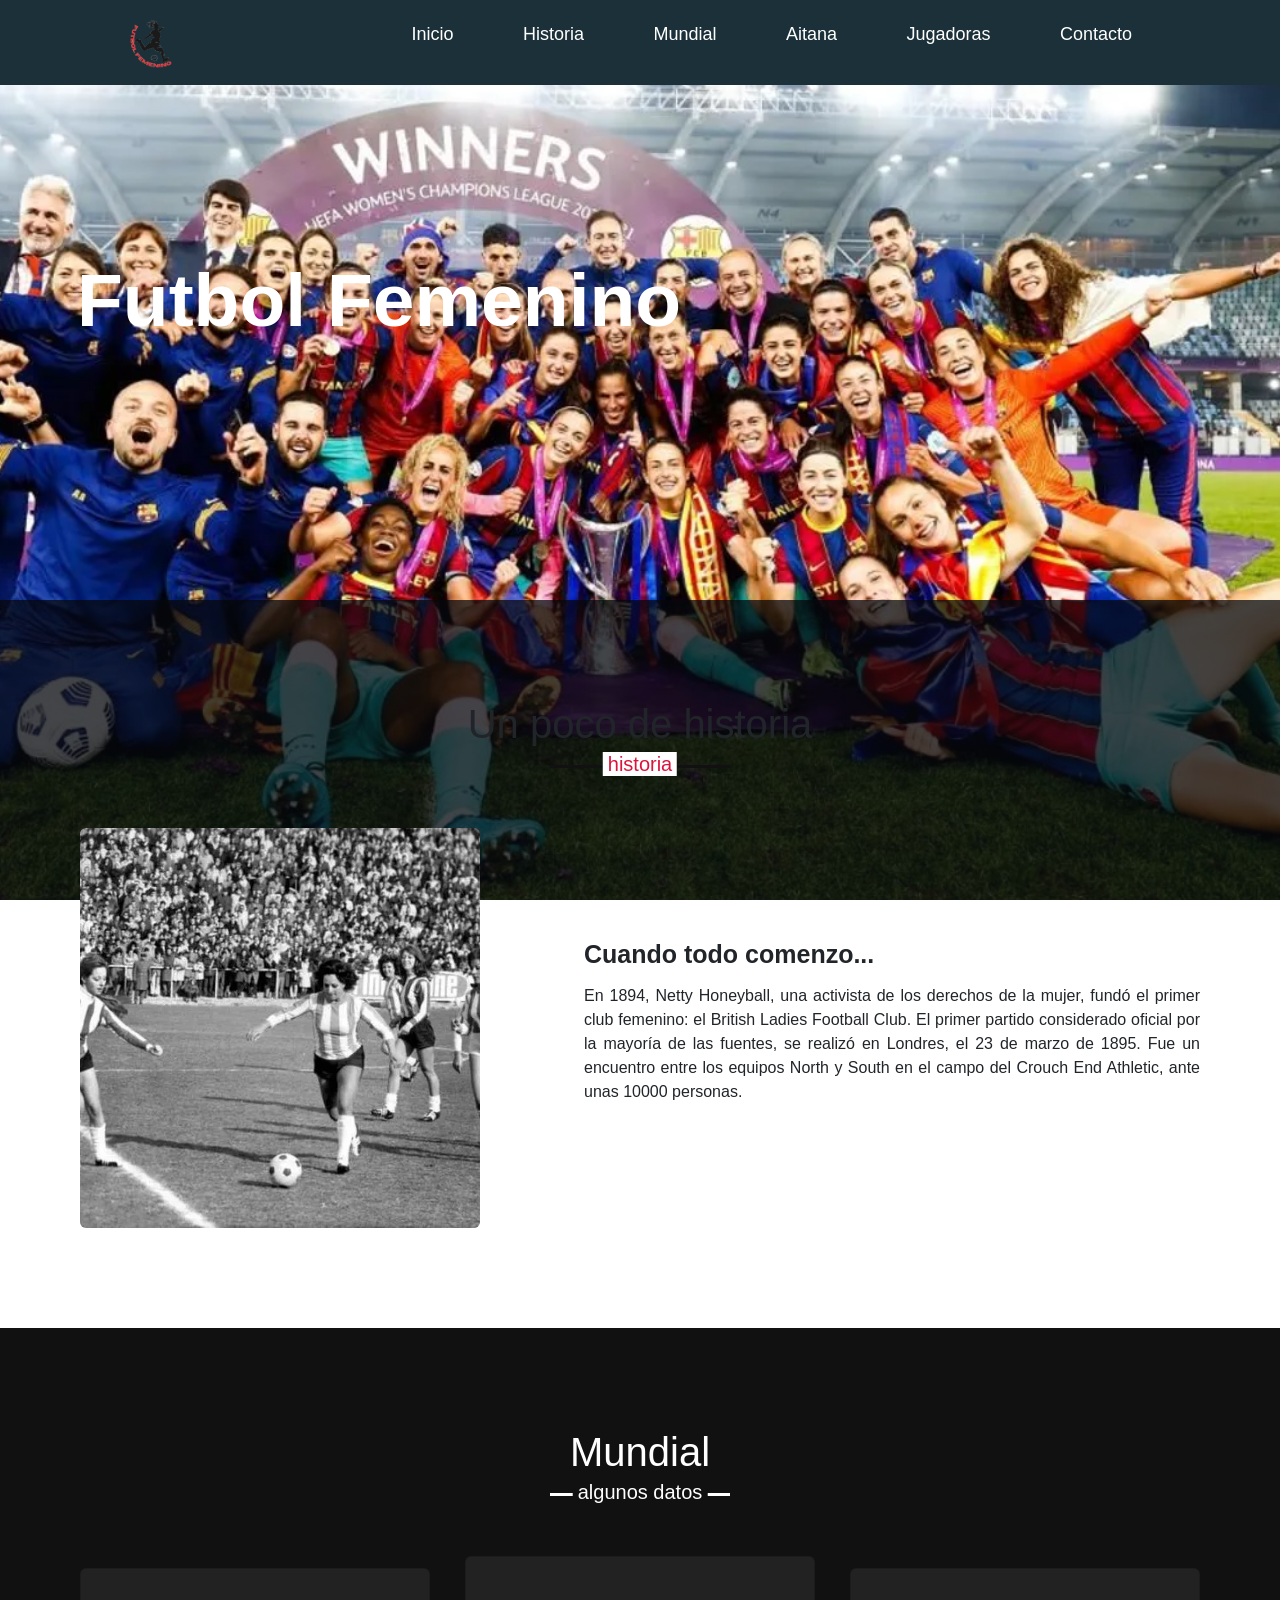
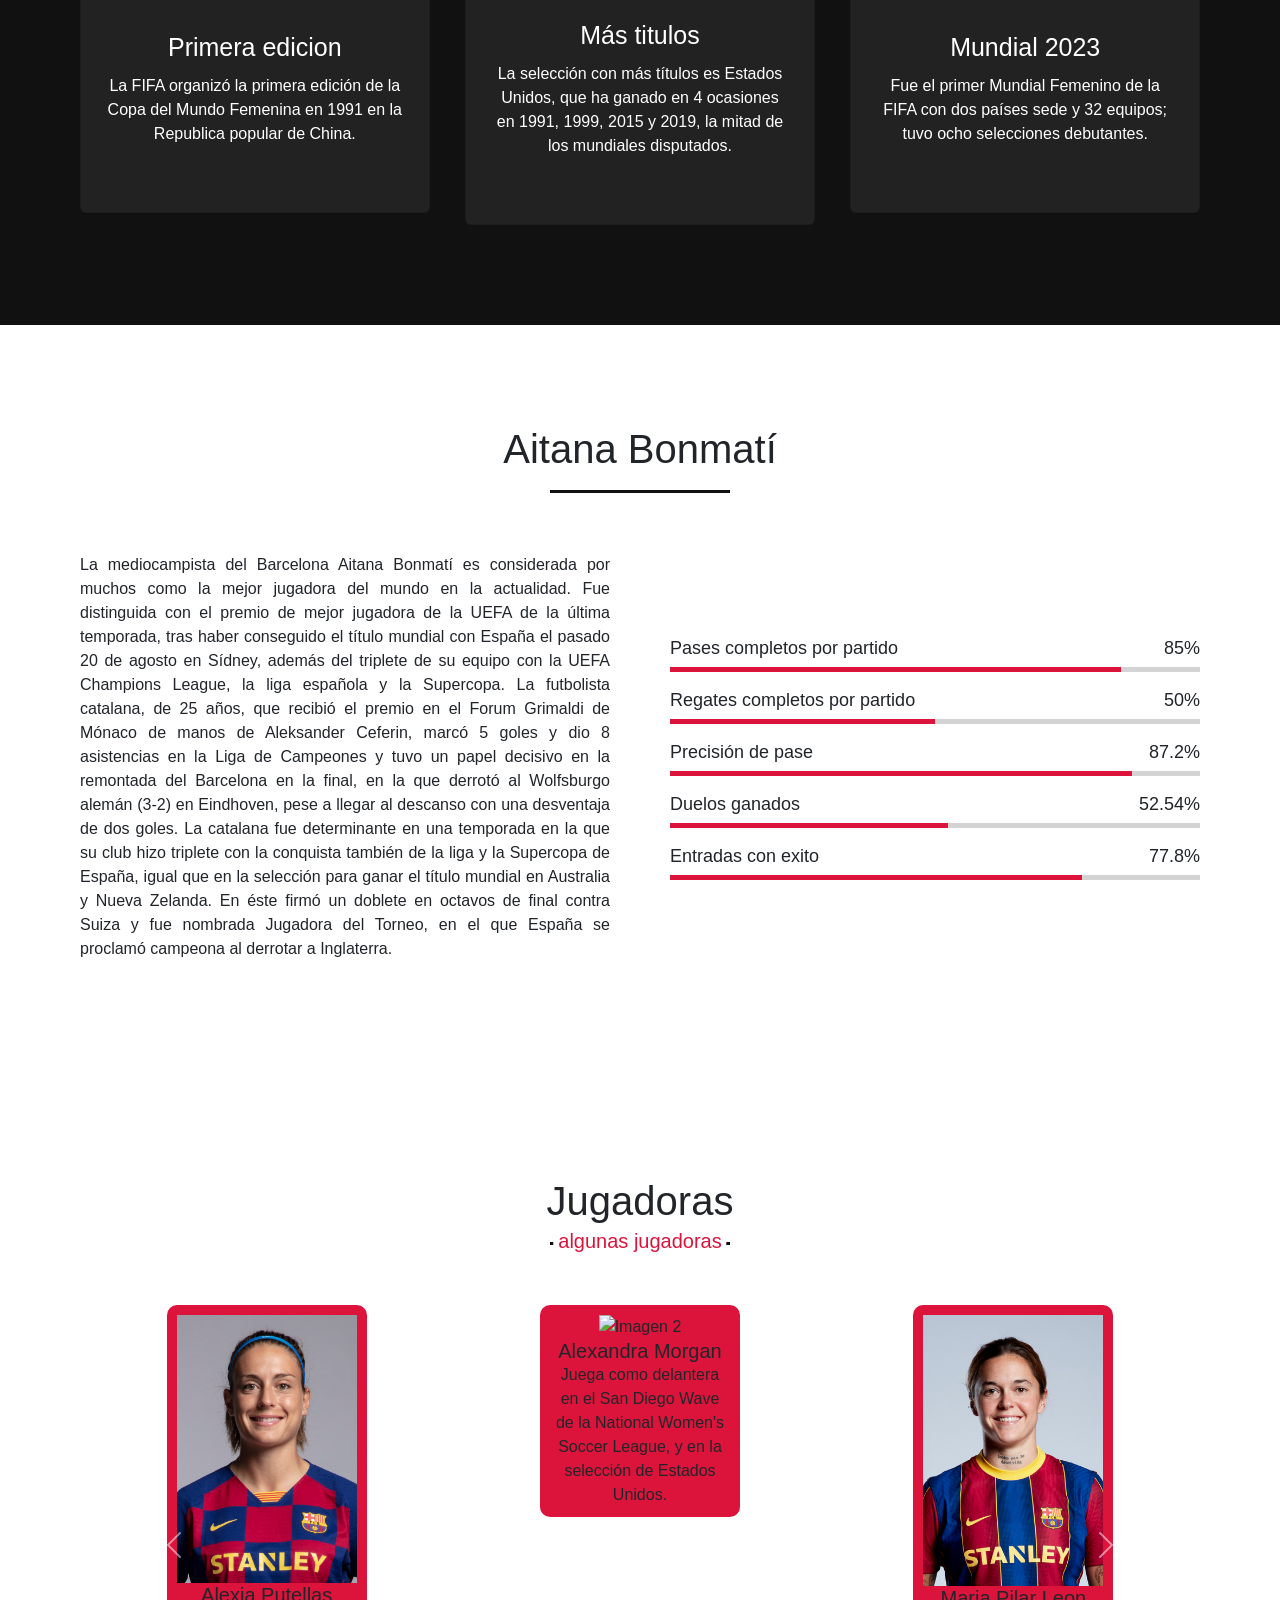
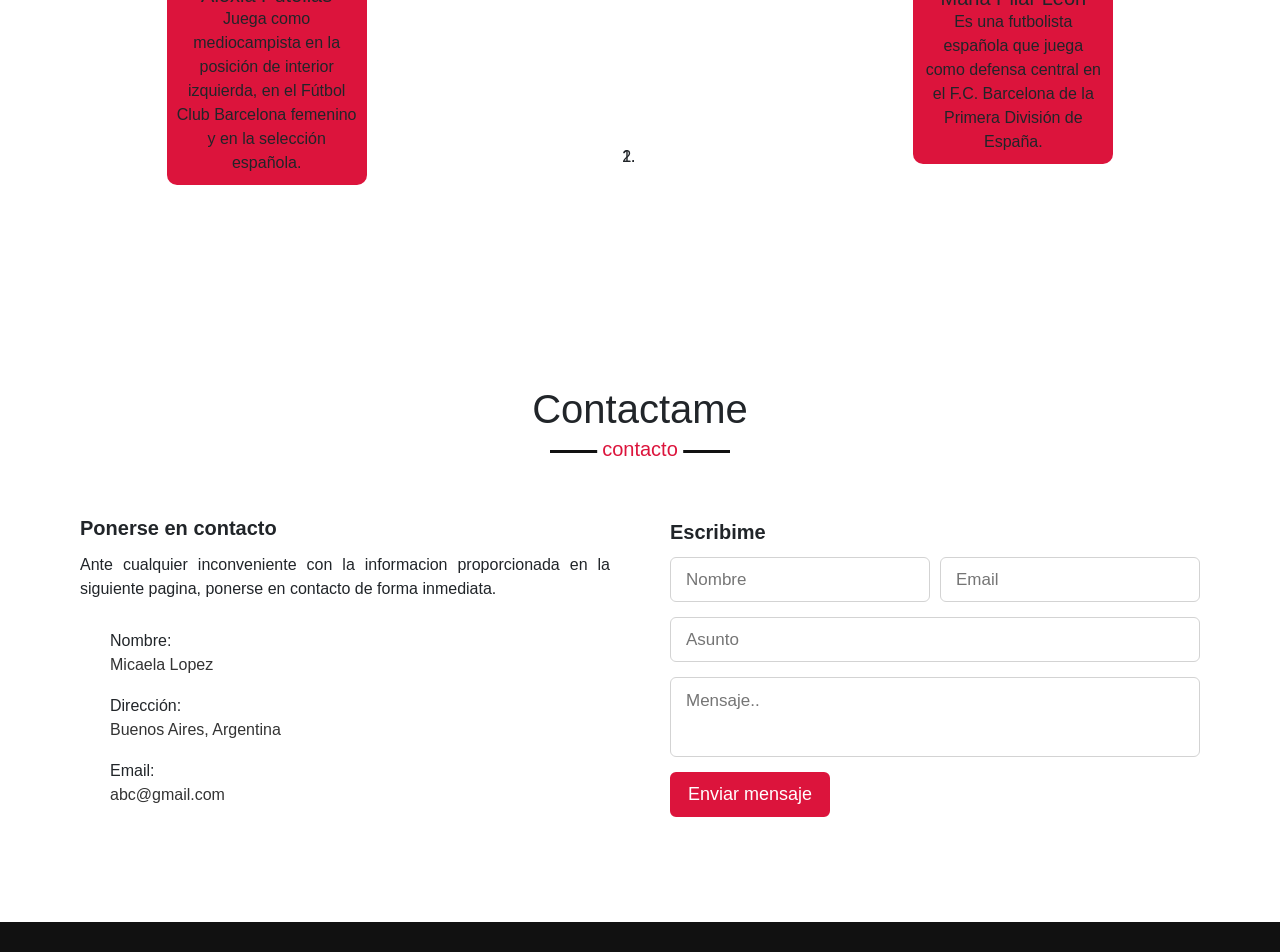
==== index.html @ aa185ca3 "first commit" ====
<!DOCTYPE html>
<html lang="en">

<head>
    <meta charset="UTF-8">
    <meta name="viewport" content="width=device-width, initial-scale=1.0">
    <!-- <link rel="stylesheet" href="style.css"> -->
    <link href="https://cdn.jsdelivr.net/npm/bootstrap@5.3.2/dist/css/bootstrap.min.css" rel="stylesheet"
        integrity="sha384-T3c6CoIi6uLrA9TneNEoa7RxnatzjcDSCmG1MXxSR1GAsXEV/Dwwykc2MPK8M2HN" crossorigin="anonymous">
    <link rel="stylesheet" href="style.css">
    <title>Futbol Femenino</title>
    <link rel="shortcut icon" href="img/Logo.png">
    <style>
        /*Estilo de las tarjetas*/
        .small-card {
            width: 200px; 
            margin: 0 auto; 
            text-align: center; 
            background-color: #f0f0f0; 
            padding: 10px; 
            border-radius: 10px; 
            background: crimson;
        }
        /* Estilo para las imágenes en las tarjetas */
        .card-img {
            max-width: 100%; 
            height: auto;
        }
    </style>

    <script src="https://kit.fontawesome.com/fae5ac15d7.js" crossorigin="anonymous"></script>
</head>

<body>

    <header class="contenedor">
        <div class="navbar">
            <div class="logo">
                <img src="img/Logo.png" alt="">
            </div>
                <nav class="navbar__principal">
                
                    <ul class="menu">
                        <li><a href="#inicio" class="menu-btn">Inicio</a></li>
                        <li><a href="#historia" class="menu-btn">Historia</a></li>
                        <li><a href="#mundial" class="menu-btn">Mundial</a></li>
                        <li><a href="#aitana" class="menu-btn">Aitana</a></li>
                        <li><a href="#jugadoras" class="menu-btn">Jugadoras</a></li>
                        <li><a href="#contacto" class="menu-btn">Contacto</a></li>
                   </ul>
                   <div class="menu-btn">
                    <i class="fas fa-bars"></i>
                </div>
            </nav> 
        </div>

         <!-- Seccion inicio-->
    <section class="inicio" id="inicio">
        <div class="max-width">
            <div class="inicio-content">
                <div class="text">Futbol Femenino</div>
            </div>
        </div>
    </section>

        <!--Seccion Historia-->
        <section class="historia" id="historia">
            <div class="max-width">
                <h2 class="title">Un poco de historia</h2>
                <div class="historia-content">
                    <div class="column left">
                        <img src="img/futfem_historia.jpg" alt="">
                    </div>
                    <div class="column right">
                        <div class="text">Cuando todo comenzo...</div>
                        <p>En 1894, Netty Honeyball, una activista de los derechos de la mujer, fundó el primer club femenino: el British Ladies Football Club. El primer partido considerado oficial por la mayoría de las fuentes, se realizó en Londres, el 23 de marzo de 1895. Fue un encuentro entre los equipos North y South en el campo del Crouch End Athletic, ante unas 10000 personas.</p>
                    </div>
                </div>
            </div>
        </section>

        <!--Seccion mundial-->
        <section class="mundial" id="mundial">
            <div class="max-width">
                <h2 class="title">Mundial</h2>
                <div class="mundial-content">
                    <div class="card">
                        <div class="box">
                            <div class="text">Primera edicion</div>
                            <p>La FIFA organizó la primera edición de la Copa del Mundo Femenina en 1991 en la Republica popular de China. </p>
                        </div>
                    </div>
                    <div class="card">
                        <div class="box">
                            <div class="text">Más titulos</div>
                            <p>La selección con más títulos es Estados Unidos, que ha ganado en 4 ocasiones en 1991, 1999, 2015 y 2019, la mitad de los mundiales disputados.</p>
                        </div>
                    </div>
                    <div class="card">
                        <div class="box">
                            <div class="text">Mundial 2023</div>
                            <p>Fue el primer Mundial Femenino de la FIFA con dos países sede y 32 equipos; tuvo ocho selecciones debutantes.</p>
                        </div>
                    </div>
                   </div>
                </div>
            </div>
        </section>

        <!--Seccion Aitana-->
        <section class="aitana" id="aitana">
            <div class="max-width">
                <h2 class="title">Aitana Bonmatí</h2>
                <div class="aitana-content">
                    <div class="column left">
                        <p>La mediocampista del Barcelona Aitana Bonmatí es considerada por muchos como la mejor jugadora del mundo en la actualidad. Fue distinguida con el premio de mejor jugadora de la UEFA de la última temporada, tras haber conseguido el título mundial con España el pasado 20 de agosto en Sídney, además del triplete de su equipo con la UEFA Champions League, la liga española y la Supercopa.
                        La futbolista catalana, de 25 años, que recibió el premio en el Forum Grimaldi de Mónaco de manos de Aleksander Ceferin, marcó 5 goles y dio 8 asistencias en la Liga de Campeones y tuvo un papel decisivo en la remontada del Barcelona en la final, en la que derrotó al Wolfsburgo alemán (3-2) en Eindhoven, pese a llegar al descanso con una desventaja de dos goles.
                        La catalana fue determinante en una temporada en la que su club hizo triplete con la conquista también de la liga y la Supercopa de España, igual que en la selección para ganar el título mundial en Australia y Nueva Zelanda. En éste firmó un doblete en octavos de final contra Suiza y fue nombrada Jugadora del Torneo, en el que España se proclamó campeona al derrotar a Inglaterra.
                        </p>
                    </div>
                    <div class="column right">
                        <div class="bars">
                            <div class="info">
                                <span>Pases completos por partido</span>
                                <span>85%</span>
                            </div>
                            <div class="line pases_com"></div>
                        </div>
                        <div class="bars">
                            <div class="info">
                                <span>Regates completos por partido</span>
                                <span>50%</span>
                            </div>
                            <div class="line regates"></div>
                        </div>
                        <div class="bars">
                            <div class="info">
                                <span>Precisión de pase</span>
                                <span>87.2%</span>
                            </div>
                            <div class="line precision"></div>
                        </div>
                        <div class="bars">
                            <div class="info">
                                <span>Duelos ganados</span>
                                <span>52.54%</span>
                            </div>
                            <div class="line duelos"></div>
                        </div>
                        <div class="bars">
                            <div class="info">
                                <span>Entradas con exito</span>
                                <span>77.8%</span>
                            </div>
                            <div class="line entradas"></div>
                        </div>
                    </div>
                </div>
            </div>
        </section>

        <!--Seccion jugadoras-->
        <section class="jugadoras" id="jugadoras">
            <div class="max-width">
                <h2 class="title">Jugadoras</h2>
                <div class="container mt-5">
                    <div id="myCarousel" class="carousel slide" data-ride="carousel">
                        <!-- Indicadores -->
                        <ol class="carousel-indicators">
                            <li data-target="#myCarousel" data-slide-to="0" class="active"></li>
                            <li data-target="#myCarousel" data-slide-to="1"></li>
                        </ol>
                        <!-- Contenido del carousel -->
                        <div class="carousel-inner">
                            <!-- Grupo 1 -->
                            <div class="carousel-item active">
                                <div class="row">
                                    <!-- Tarjeta 1 -->
                                    <div class="col-md-4">
                                        <div class="small-card">
                                            <img src="img/AlexiaPutellas.jpg" class="card-img" alt="Imagen 1">
                                            <h5 class="card-title">Alexia Putellas</h5>
                                            <p class="card-text">Juega como mediocampista en la posición de interior izquierda, en el Fútbol Club Barcelona femenino y en la selección española.</p>
                                        </div>
                                    </div>
                                    
                                    <!-- Tarjeta 2 -->
                                    <div class="col-md-4">
                                        <div class="small-card">
                                            <img src="img/AlexMorgan.png" class="card-img" alt="Imagen 2">
                                            <h5 class="card-title">Alexandra Morgan</h5>
                                            <p class="card-text">Juega como delantera en el San Diego Wave de la National Women's Soccer League, y en la selección de Estados Unidos.</p>
                                        </div>
                                    </div>
                                    
                                    <!-- Tarjeta 3 -->
                                    <div class="col-md-4">
                                        <div class="small-card">
                                            <img src="img/MapiLeon.jpg" class="card-img" alt="Imagen 3">
                                            <h5 class="card-title">Maria Pilar Leon</h5>
                                            <p class="card-text">Es una futbolista española que juega como defensa central en el F.C. Barcelona de la Primera División de España.</p>
                                        </div>
                                    </div>
                                </div>
                            </div>
                
                            <!-- Grupo 2 -->
                            <div class="carousel-item">
                                <div class="row">
                                    <!-- Tarjeta 4 -->
                                    <div class="col-md-4">
                                        <div class="small-card">
                                            <img src="img/AlessiaRusso.jpeg" class="card-img" alt="Imagen 4">
                                            <h5 class="card-title">Alessia Russo</h5>
                                            <p class="card-text">Juega como delantera en el Arsenal de la FA Women's Super League de Inglaterra y en la selección de Inglesa.</p>
                                        </div>
                                    </div>
                
                                    <!-- Tarjeta 5 -->
                                    <div class="col-md-4">
                                        <div class="small-card">
                                            <img src="img/EstefaniaBanini.jpeg" class="card-img" alt="Imagen 5">
                                            <h5 class="card-title">Estefania Banini</h5>
                                            <p class="card-text">Es una futbolista argentina que juega de mediocampista en el Atlético de Madrid de la Primera División Femenina de España.</p>
                                        </div>
                                    </div>
                
                                    <!-- Tarjeta 6 -->
                                    <div class="col-md-4">
                                        <div class="small-card">
                                            <img src="img/AlishaLehmann.jpg" class="card-img" alt="Imagen 6">
                                            <h5 class="card-title">Alisha Lehmann</h5>
                                            <p class="card-text">Juega de delantera y su equipo actual es el Aston Villa de la FA WSL. Tambien es internacional absoluta con la Selección de Suiza.</p>
                                        </div>
                                    </div>
                                </div>
                            </div>
                        </div>
                        
                        <!-- Controles del carousel -->
                        <a class="carousel-control-prev" href="#myCarousel" role="button" data-slide="prev">
                            <span class="carousel-control-prev-icon" aria-hidden="true"></span>
                            <span class="sr-only"></span>
                        </a>
                        <a class="carousel-control-next" href="#myCarousel" role="button" data-slide="next">
                            <span class="carousel-control-next-icon" aria-hidden="true"></span>
                            <span class="sr-only"></span>
                        </a>
                    </div>
                </div>
            </div>
        </section>    

     <!-- Seccion de contacto -->
     <section class="contacto" id="contacto">
        <div class="max-width">
            <h2 class="title">Contactame</h2>
            <div class="contacto-content">
                <div class="column left">
                    <div class="text">Ponerse en contacto</div>
                    <p>Ante cualquier inconveniente con la informacion proporcionada en la siguiente pagina, ponerse en contacto de forma inmediata.</p>
                    <div class="icons">
                        <div class="row">
                            <i class="fas fa-user"></i>
                            <div class="info">
                                <div class="head">Nombre:</div>
                                <div class="sub-title">Micaela Lopez</div>
                            </div>
                        </div>
                        <div class="row">
                            <i class="fas fa-map-marker-alt"></i>
                            <div class="info">
                                <div class="head">Dirección:</div>
                                <div class="sub-title">Buenos Aires, Argentina</div>
                            </div>
                        </div>
                        <div class="row">
                            <i class="fas fa-envelope"></i>
                            <div class="info">
                                <div class="head">Email:</div>
                                <div class="sub-title">abc@gmail.com</div>
                            </div>
                        </div>
                    </div>
                </div>
                <div class="column right">
                    <div class="text">Escribime</div>
                    <form action="#">
                        <div class="fields">
                            <div class="field name">
                                <input type="text" placeholder="Nombre" required>
                            </div>
                            <div class="field email">
                                <input type="email" placeholder="Email" required>
                            </div>
                        </div>
                        <div class="field">
                            <input type="text" placeholder="Asunto" required>
                        </div>
                        <div class="field textarea">
                            <textarea cols="30" rows="10" placeholder="Mensaje.." required></textarea>
                        </div>
                        <div class="button-area">
                            <button type="submit">Enviar mensaje</button>
                        </div>
                    </form>
                </div>
            </div>
        </div>
    </section>

    <!-- Seccion footer -->
    <footer>
        <div>
            <a href="https://www.facebook.com" target="_blank">
                <i class="fa-brands fa-facebook fa-xl"></i>
            </a>
            <a href="https://www.instagram.com/" target="_blank">
                <i class="fa-brands fa-instagram fa-xl"></i>
            </a>
        </div>
    </footer>
        
  </header>
    
  <script src="https://cdn.jsdelivr.net/npm/bootstrap@5.3.2/dist/js/bootstrap.bundle.min.js" integrity="sha384-C6RzsynM9kWDrMNeT87bh95OGNyZPhcTNXj1NW7RuBCsyN/o0jlpcV8Qyq46cDfL" crossorigin="anonymous"></script>
  <script src="https://code.jquery.com/jquery-3.5.1.slim.min.js"></script>
  <script src="https://cdn.jsdelivr.net/npm/@popperjs/core@2.5.4/dist/umd/popper.min.js"></script>
  <script src="https://maxcdn.bootstrapcdn.com/bootstrap/4.5.2/js/bootstrap.min.js"></script>

</body>

</html>
---- style.css ----
@import url('https://fonts.googleapis.com/css2?family=Nunito:wght@400;800&display=swap');
@import url(https://cdn.jsdelivr.net/npm/bootstrap@5.3.2/dist/css/bootstrap.min.css);

/* alineacion con flexbox */
.contenedor{
    height: 100vh;
    display: flex;
    flex-direction: column;
    justify-content: space-between;
    background: linear-gradient(rgba(5,7,12,0.75),rgba(5,7,12,0.75)),
    url(img/barcafemeni.jpg) no-repeat center center fixed;
    background-size: cover;
}

.navbar{
    height: 100%;
    display: flex;
    justify-content: space-around;    
}
*/
.navbar__btn{
    align-self: flex-end;
}

/* imagen logo */
.logo img{
    height: 60px;
    width: auto;
   border-radius: 50%; 
}

/* .navbar */
.navbar{
    background-color: #1b3039;
    display: flex;
    justify-content: space-between;
    align-items: center;
    height: 85px;
    padding: 10px 10%;
}

.navbar__principal ul li{
    list-style: none;
    display: inline-block;
    padding: 0 20px;
}
.navbar__principal ul li a{
    font-size: 700;
    color: #eceff1;
    text-decoration: none;
}

.navbar__btn h1{
    font-size: 60px;
    font-weight: 800;
    color: #eceff1;

}

.navbar__principal button{
    margin-left: 20px;
    font-weight: 400;
    color: #ff0e56f3;
    padding: 15px 25px;
    background: #ecf0f1d7;
    border: none;
    border-radius: 50px;
    cursor: pointer;
}


::-webkit-scrollbar {
    width: 10px;
}
::-webkit-scrollbar-track {
    background: #f1f1f1;
}
::-webkit-scrollbar-thumb {
    background: #888;
}

::-webkit-scrollbar-thumb:hover {
    background: #555;
}


section{
    padding: 100px 0;
}
.max-width{
    max-width: 1300px;
    padding: 0 80px;
    margin: auto;
}
.historia, .mundial, .aitana, .jugadoras, .contacto, footer{
    font-family: 'Poppins', sans-serif;
}
.historia .historia-content,
.mundial .mundial-content,
.aitana .aitana-content,
.contacto .contacto-content{
    display: flex;
    flex-wrap: wrap;
    align-items: center;
    justify-content: space-between;
}
section .title{
    position: relative;
    text-align: center;
    font-size: 40px;
    font-weight: 500;
    margin-bottom: 60px;
    padding-bottom: 20px;
    font-family: 'Ubuntu', sans-serif;
}
section .title::before{
    content: "";
    position: absolute;
    bottom: 0px;
    left: 50%;
    width: 180px;
    height: 3px;
    background: #111;
    transform: translateX(-50%);
}
section .title::after{
    position: absolute;
    bottom: -8px;
    left: 50%;
    font-size: 20px;
    color: crimson;
    padding: 0 5px;
    background: #fff;
    transform: translateX(-50%);
}

/* navbar styling */
.navbar{
    position: fixed;
    width: 100%;
    z-index: 999;
    font-family: 'Ubuntu', sans-serif;
    transition: all 0.3s ease;
}

.navbar.sticky{
    padding: 15px 0;
    background: crimson;
}

.navbar .max-width{
    display: flex;
    align-items: center;
    justify-content: space-between;
}

.navbar .menu li{
    list-style: none;
    display: inline-block;
}
.navbar .menu li a{
    display: block;
    color: #fff;
    font-size: 18px;
    font-weight: 500;
    margin-left: 25px;
    transition: color 0.3s ease;
}
.navbar .menu li a:hover{
    color: crimson;
}
.navbar.sticky .menu li a:hover{
    color: #fff;
}

.menu-btn{
    color: #fff;
    font-size: 23px;
    cursor: pointer;
    display: none;
}
.scroll-up-btn{
    position: fixed;
    height: 45px;
    width: 42px;
    background: crimson;
    right: 30px;
    bottom: 10px;
    text-align: center;
    line-height: 45px;
    color: #fff;
    z-index: 9999;
    font-size: 30px;
    border-radius: 6px;
    border-bottom-width: 2px;
    cursor: pointer;
    opacity: 0;
    pointer-events: none;
    transition: all 0.3s ease;
}
.scroll-up-btn.show{
    bottom: 30px;
    opacity: 1;
    pointer-events: auto;
}
.scroll-up-btn:hover{
    filter: brightness(90%);
}

/* Estilos de la seccion inicio */
.inicio{
    display: flex;
    background: url("img/barcafemeni.jpg") no-repeat center;
    height: 100vh;
    color: #fff;
    min-height: 600px;
    background-size: cover;
    background-attachment: fixed;
    font-family: 'Ubuntu', sans-serif;
}
.inicio .max-width{
  width: 100%;
  display: flex;
}
.inicio .max-width .row{
  margin-right: 0;
}

.inicio .inicio-content .text{
    font-size: 75px;
    font-weight: 600;
    margin-left: -3px;
}
.inicio .inicio-content a{
    display: inline-block;
    background: crimson;
    color: #fff;
    font-size: 25px;
    padding: 12px 36px;
    margin-top: 20px;
    font-weight: 400;
    border-radius: 6px;
    border: 2px solid crimson;
    transition: all 0.3s ease;
}
.inicio .inicio-content a:hover{
    color: crimson;
    background: none;
}

/* Estilos de la seccion historia */
.historia .title::after{
    content: "historia";
}

.historia .historia-content .left{
    width: 45%;
}
.historia .historia-content .left img{
    height: 400px;
    width: 400px;
    object-fit: cover;
    border-radius: 6px;
}
.historia .historia-content .right{
    width: 55%;
}
.historia .historia-content .right .text{
    font-size: 25px;
    font-weight: 600;
    margin-bottom: 10px;
}
.historia .historia-content .right .text span{
    color: crimson;
}
.historia .historia-content .right p{
    text-align: justify;
}


.historia .historia-content .right a{
    display: inline-block;
    background: crimson;
    color: #fff;
    font-size: 20px;
    font-weight: 500;
    padding: 10px 30px;
    margin-top: 20px;
    border-radius: 6px;
    border: 2px solid crimson;
    transition: all 0.3s ease;
}
.historia .historia-content .right a:hover{
    color: crimson;
    background: none;
}


/* Mundial seccion de estilos */
.mundial{
    color: #fff;
    background: #111;
}
.mundial .title::before,
.teams .title::before{
    background: #fff;
    color: #fff; 
}
.mundial .title::after,
.teams .title::after{
    background: #111;
    content: "algunos datos";
    color: #fff; 
}
.mundial .mundial-content .card{
    width: calc(33% - 20px);
    background: #222;
    text-align: center;
    border-radius: 6px;
    padding: 50px 25px;
    cursor: pointer;
    transition: all 0.3s ease;
}
.mundial .mundial-content .card:hover{
    background: crimson;
}
.mundial .mundial-content .card .box{
    transition: all 0.3s ease;
}
.mundial .mundial-content .card:hover .box{
    transform: scale(1.05);
}
.mundial .mundial-content .card i{
    font-size: 50px;
    color: crimson;
    transition: color 0.3s ease;
}
.mundial .mundial-content .card:hover i{
    color: #fff; 
}
.mundial .mundial-content .card .text{
    font-size: 25px;
    font-weight: 500;
    margin: 10px 0 7px 0;
    color: #fff; 
}

.mundial .box{
    color: #fff;
}


/* Seccion Aitana estilos */
.aitana  .column{
    width: calc(50% - 30px);
}
.aitana .aitana-content .left .text{
    font-size: 20px;
    font-weight: 600;
    margin-bottom: 10px;
}
.aitana .aitana-content .left p{
    text-align: justify;
}
.aitana .aitana-content .left a{
    display: inline-block;
    background: crimson;
    color: #fff;
    font-size: 18px;
    font-weight: 500;
    padding: 8px 16px;
    margin-top: 20px;
    border-radius: 6px;
    border: 2px solid crimson;
    transition: all 0.3s ease;
}
.aitana .aitana-content .left a:hover{
    color: crimson;
    background: none;
}
.aitana .aitana-content .right .bars{
    margin-bottom: 15px;
}
.aitana .aitana-content .right .info{
    display: flex;
    margin-bottom: 5px;
    align-items: center;
    justify-content: space-between;
}
.aitana .aitana-content .right span{
    font-weight: 500;
    font-size: 18px;
}
.aitana .aitana-content .right .line{
    height: 5px;
    width: 100%;
    background: lightgrey;
    position: relative;
}
.aitana .aitana-content .right .line::before{
    content: "";
    position: absolute;
    height: 100%;
    left: 0;
    top: 0;
    background: crimson;
}
.aitana-content .right .pases_com::before{
    width: 85%;
}
.aitana-content .right .regates::before{
    width: 50%;
}
.aitana-content .right .precision::before{
    width: 87.2%;
}
.aitana-content .right .duelos::before{
    width: 52.54%;
}
.aitana-content .right .entradas::before{
    width: 77.8%;
}

/* Seccion de jugadoras */
.jugadoras .title::after{
    content: "algunas jugadoras";
}

/*Estilos de la seccion de contacto */
.contacto .title::after{
    content: "contacto";
}
.contacto .contacto-content .column{
    width: calc(50% - 30px);
}
.contacto .contacto-content .text{
    font-size: 20px;
    font-weight: 600;
    margin-bottom: 10px;
}
.contacto .contacto-content .left p{
    text-align: justify;
}
.contacto .contacto-content .left .icons{
    margin: 10px 0;
}
.contacto .contacto-content .row{
    display: flex;
    height: 65px;
    align-items: center;
}
.contacto .contacto-content .row .info{
    margin-left: 30px;
}
.contacto .contacto-content .row i{
    font-size: 25px;
    color: crimson;
}
.contacto .contacto-content .info .head{
    font-weight: 500;
}
.contacto .contacto-content .info .sub-title{
    color: #333;
}
.contacto .right form .fields{
    display: flex;
}
.contacto .right form .field,
.contacto .right form .fields .field{
    height: 45px;
    width: 100%;
    margin-bottom: 15px;
}
.contacto .right form .textarea{
    height: 80px;
    width: 100%;
}
.contacto .right form .name{
    margin-right: 10px;
}
.contacto .right form .field input,
.contacto .right form .textarea textarea{
    height: 100%;
    width: 100%;
    border: 1px solid lightgrey;
    border-radius: 6px;
    outline: none;
    padding: 0 15px;
    font-size: 17px;
    font-family: 'Poppins', sans-serif;
    transition: all 0.3s ease;
}
.contacto .right form .field input:focus,
.contacto .right form .textarea textarea:focus{
    border-color: #b3b3b3;
}
.contacto .right form .textarea textarea{
  padding-top: 10px;
  resize: none;
}
.contacto .right form .button-area{
  display: flex;
  align-items: center;
}
.right form .button-area button{
  color: #fff;
  display: block;
  width: 160px!important;
  height: 45px;
  outline: none;
  font-size: 18px;
  font-weight: 500;
  border-radius: 6px;
  cursor: pointer;
  flex-wrap: nowrap;
  background: crimson;
  border: 2px solid crimson;
  transition: all 0.3s ease;
}
.right form .button-area button:hover{
  color: crimson;
  background: none;
}


/* Estilos de la seccion footer*/
footer{
    background: #111;
    padding: 15px 23px;
    color: #fff;
    text-align: center;
}
footer span a{
    color: crimson;
    text-decoration: none;
}
footer span a:hover{
    text-decoration: underline;
}
---- style.css ----
@import url('https://fonts.googleapis.com/css2?family=Nunito:wght@400;800&display=swap');
@import url(https://cdn.jsdelivr.net/npm/bootstrap@5.3.2/dist/css/bootstrap.min.css);

/* alineacion con flexbox */
.contenedor{
    height: 100vh;
    display: flex;
    flex-direction: column;
    justify-content: space-between;
    background: linear-gradient(rgba(5,7,12,0.75),rgba(5,7,12,0.75)),
    url(img/barcafemeni.jpg) no-repeat center center fixed;
    background-size: cover;
}

.navbar{
    height: 100%;
    display: flex;
    justify-content: space-around;    
}
*/
.navbar__btn{
    align-self: flex-end;
}

/* imagen logo */
.logo img{
    height: 60px;
    width: auto;
   border-radius: 50%; 
}

/* .navbar */
.navbar{
    background-color: #1b3039;
    display: flex;
    justify-content: space-between;
    align-items: center;
    height: 85px;
    padding: 10px 10%;
}

.navbar__principal ul li{
    list-style: none;
    display: inline-block;
    padding: 0 20px;
}
.navbar__principal ul li a{
    font-size: 700;
    color: #eceff1;
    text-decoration: none;
}

.navbar__btn h1{
    font-size: 60px;
    font-weight: 800;
    color: #eceff1;

}

.navbar__principal button{
    margin-left: 20px;
    font-weight: 400;
    color: #ff0e56f3;
    padding: 15px 25px;
    background: #ecf0f1d7;
    border: none;
    border-radius: 50px;
    cursor: pointer;
}


::-webkit-scrollbar {
    width: 10px;
}
::-webkit-scrollbar-track {
    background: #f1f1f1;
}
::-webkit-scrollbar-thumb {
    background: #888;
}

::-webkit-scrollbar-thumb:hover {
    background: #555;
}


section{
    padding: 100px 0;
}
.max-width{
    max-width: 1300px;
    padding: 0 80px;
    margin: auto;
}
.historia, .mundial, .aitana, .jugadoras, .contacto, footer{
    font-family: 'Poppins', sans-serif;
}
.historia .historia-content,
.mundial .mundial-content,
.aitana .aitana-content,
.contacto .contacto-content{
    display: flex;
    flex-wrap: wrap;
    align-items: center;
    justify-content: space-between;
}
section .title{
    position: relative;
    text-align: center;
    font-size: 40px;
    font-weight: 500;
    margin-bottom: 60px;
    padding-bottom: 20px;
    font-family: 'Ubuntu', sans-serif;
}
section .title::before{
    content: "";
    position: absolute;
    bottom: 0px;
    left: 50%;
    width: 180px;
    height: 3px;
    background: #111;
    transform: translateX(-50%);
}
section .title::after{
    position: absolute;
    bottom: -8px;
    left: 50%;
    font-size: 20px;
    color: crimson;
    padding: 0 5px;
    background: #fff;
    transform: translateX(-50%);
}

/* navbar styling */
.navbar{
    position: fixed;
    width: 100%;
    z-index: 999;
    font-family: 'Ubuntu', sans-serif;
    transition: all 0.3s ease;
}

.navbar.sticky{
    padding: 15px 0;
    background: crimson;
}

.navbar .max-width{
    display: flex;
    align-items: center;
    justify-content: space-between;
}

.navbar .menu li{
    list-style: none;
    display: inline-block;
}
.navbar .menu li a{
    display: block;
    color: #fff;
    font-size: 18px;
    font-weight: 500;
    margin-left: 25px;
    transition: color 0.3s ease;
}
.navbar .menu li a:hover{
    color: crimson;
}
.navbar.sticky .menu li a:hover{
    color: #fff;
}

.menu-btn{
    color: #fff;
    font-size: 23px;
    cursor: pointer;
    display: none;
}
.scroll-up-btn{
    position: fixed;
    height: 45px;
    width: 42px;
    background: crimson;
    right: 30px;
    bottom: 10px;
    text-align: center;
    line-height: 45px;
    color: #fff;
    z-index: 9999;
    font-size: 30px;
    border-radius: 6px;
    border-bottom-width: 2px;
    cursor: pointer;
    opacity: 0;
    pointer-events: none;
    transition: all 0.3s ease;
}
.scroll-up-btn.show{
    bottom: 30px;
    opacity: 1;
    pointer-events: auto;
}
.scroll-up-btn:hover{
    filter: brightness(90%);
}

/* Estilos de la seccion inicio */
.inicio{
    display: flex;
    background: url("img/barcafemeni.jpg") no-repeat center;
    height: 100vh;
    color: #fff;
    min-height: 600px;
    background-size: cover;
    background-attachment: fixed;
    font-family: 'Ubuntu', sans-serif;
}
.inicio .max-width{
  width: 100%;
  display: flex;
}
.inicio .max-width .row{
  margin-right: 0;
}

.inicio .inicio-content .text{
    font-size: 75px;
    font-weight: 600;
    margin-left: -3px;
}
.inicio .inicio-content a{
    display: inline-block;
    background: crimson;
    color: #fff;
    font-size: 25px;
    padding: 12px 36px;
    margin-top: 20px;
    font-weight: 400;
    border-radius: 6px;
    border: 2px solid crimson;
    transition: all 0.3s ease;
}
.inicio .inicio-content a:hover{
    color: crimson;
    background: none;
}

/* Estilos de la seccion historia */
.historia .title::after{
    content: "historia";
}

.historia .historia-content .left{
    width: 45%;
}
.historia .historia-content .left img{
    height: 400px;
    width: 400px;
    object-fit: cover;
    border-radius: 6px;
}
.historia .historia-content .right{
    width: 55%;
}
.historia .historia-content .right .text{
    font-size: 25px;
    font-weight: 600;
    margin-bottom: 10px;
}
.historia .historia-content .right .text span{
    color: crimson;
}
.historia .historia-content .right p{
    text-align: justify;
}


.historia .historia-content .right a{
    display: inline-block;
    background: crimson;
    color: #fff;
    font-size: 20px;
    font-weight: 500;
    padding: 10px 30px;
    margin-top: 20px;
    border-radius: 6px;
    border: 2px solid crimson;
    transition: all 0.3s ease;
}
.historia .historia-content .right a:hover{
    color: crimson;
    background: none;
}


/* Mundial seccion de estilos */
.mundial{
    color: #fff;
    background: #111;
}
.mundial .title::before,
.teams .title::before{
    background: #fff;
    color: #fff; 
}
.mundial .title::after,
.teams .title::after{
    background: #111;
    content: "algunos datos";
    color: #fff; 
}
.mundial .mundial-content .card{
    width: calc(33% - 20px);
    background: #222;
    text-align: center;
    border-radius: 6px;
    padding: 50px 25px;
    cursor: pointer;
    transition: all 0.3s ease;
}
.mundial .mundial-content .card:hover{
    background: crimson;
}
.mundial .mundial-content .card .box{
    transition: all 0.3s ease;
}
.mundial .mundial-content .card:hover .box{
    transform: scale(1.05);
}
.mundial .mundial-content .card i{
    font-size: 50px;
    color: crimson;
    transition: color 0.3s ease;
}
.mundial .mundial-content .card:hover i{
    color: #fff; 
}
.mundial .mundial-content .card .text{
    font-size: 25px;
    font-weight: 500;
    margin: 10px 0 7px 0;
    color: #fff; 
}

.mundial .box{
    color: #fff;
}


/* Seccion Aitana estilos */
.aitana  .column{
    width: calc(50% - 30px);
}
.aitana .aitana-content .left .text{
    font-size: 20px;
    font-weight: 600;
    margin-bottom: 10px;
}
.aitana .aitana-content .left p{
    text-align: justify;
}
.aitana .aitana-content .left a{
    display: inline-block;
    background: crimson;
    color: #fff;
    font-size: 18px;
    font-weight: 500;
    padding: 8px 16px;
    margin-top: 20px;
    border-radius: 6px;
    border: 2px solid crimson;
    transition: all 0.3s ease;
}
.aitana .aitana-content .left a:hover{
    color: crimson;
    background: none;
}
.aitana .aitana-content .right .bars{
    margin-bottom: 15px;
}
.aitana .aitana-content .right .info{
    display: flex;
    margin-bottom: 5px;
    align-items: center;
    justify-content: space-between;
}
.aitana .aitana-content .right span{
    font-weight: 500;
    font-size: 18px;
}
.aitana .aitana-content .right .line{
    height: 5px;
    width: 100%;
    background: lightgrey;
    position: relative;
}
.aitana .aitana-content .right .line::before{
    content: "";
    position: absolute;
    height: 100%;
    left: 0;
    top: 0;
    background: crimson;
}
.aitana-content .right .pases_com::before{
    width: 85%;
}
.aitana-content .right .regates::before{
    width: 50%;
}
.aitana-content .right .precision::before{
    width: 87.2%;
}
.aitana-content .right .duelos::before{
    width: 52.54%;
}
.aitana-content .right .entradas::before{
    width: 77.8%;
}

/* Seccion de jugadoras */
.jugadoras .title::after{
    content: "algunas jugadoras";
}

/*Estilos de la seccion de contacto */
.contacto .title::after{
    content: "contacto";
}
.contacto .contacto-content .column{
    width: calc(50% - 30px);
}
.contacto .contacto-content .text{
    font-size: 20px;
    font-weight: 600;
    margin-bottom: 10px;
}
.contacto .contacto-content .left p{
    text-align: justify;
}
.contacto .contacto-content .left .icons{
    margin: 10px 0;
}
.contacto .contacto-content .row{
    display: flex;
    height: 65px;
    align-items: center;
}
.contacto .contacto-content .row .info{
    margin-left: 30px;
}
.contacto .contacto-content .row i{
    font-size: 25px;
    color: crimson;
}
.contacto .contacto-content .info .head{
    font-weight: 500;
}
.contacto .contacto-content .info .sub-title{
    color: #333;
}
.contacto .right form .fields{
    display: flex;
}
.contacto .right form .field,
.contacto .right form .fields .field{
    height: 45px;
    width: 100%;
    margin-bottom: 15px;
}
.contacto .right form .textarea{
    height: 80px;
    width: 100%;
}
.contacto .right form .name{
    margin-right: 10px;
}
.contacto .right form .field input,
.contacto .right form .textarea textarea{
    height: 100%;
    width: 100%;
    border: 1px solid lightgrey;
    border-radius: 6px;
    outline: none;
    padding: 0 15px;
    font-size: 17px;
    font-family: 'Poppins', sans-serif;
    transition: all 0.3s ease;
}
.contacto .right form .field input:focus,
.contacto .right form .textarea textarea:focus{
    border-color: #b3b3b3;
}
.contacto .right form .textarea textarea{
  padding-top: 10px;
  resize: none;
}
.contacto .right form .button-area{
  display: flex;
  align-items: center;
}
.right form .button-area button{
  color: #fff;
  display: block;
  width: 160px!important;
  height: 45px;
  outline: none;
  font-size: 18px;
  font-weight: 500;
  border-radius: 6px;
  cursor: pointer;
  flex-wrap: nowrap;
  background: crimson;
  border: 2px solid crimson;
  transition: all 0.3s ease;
}
.right form .button-area button:hover{
  color: crimson;
  background: none;
}


/* Estilos de la seccion footer*/
footer{
    background: #111;
    padding: 15px 23px;
    color: #fff;
    text-align: center;
}
footer span a{
    color: crimson;
    text-decoration: none;
}
footer span a:hover{
    text-decoration: underline;
}
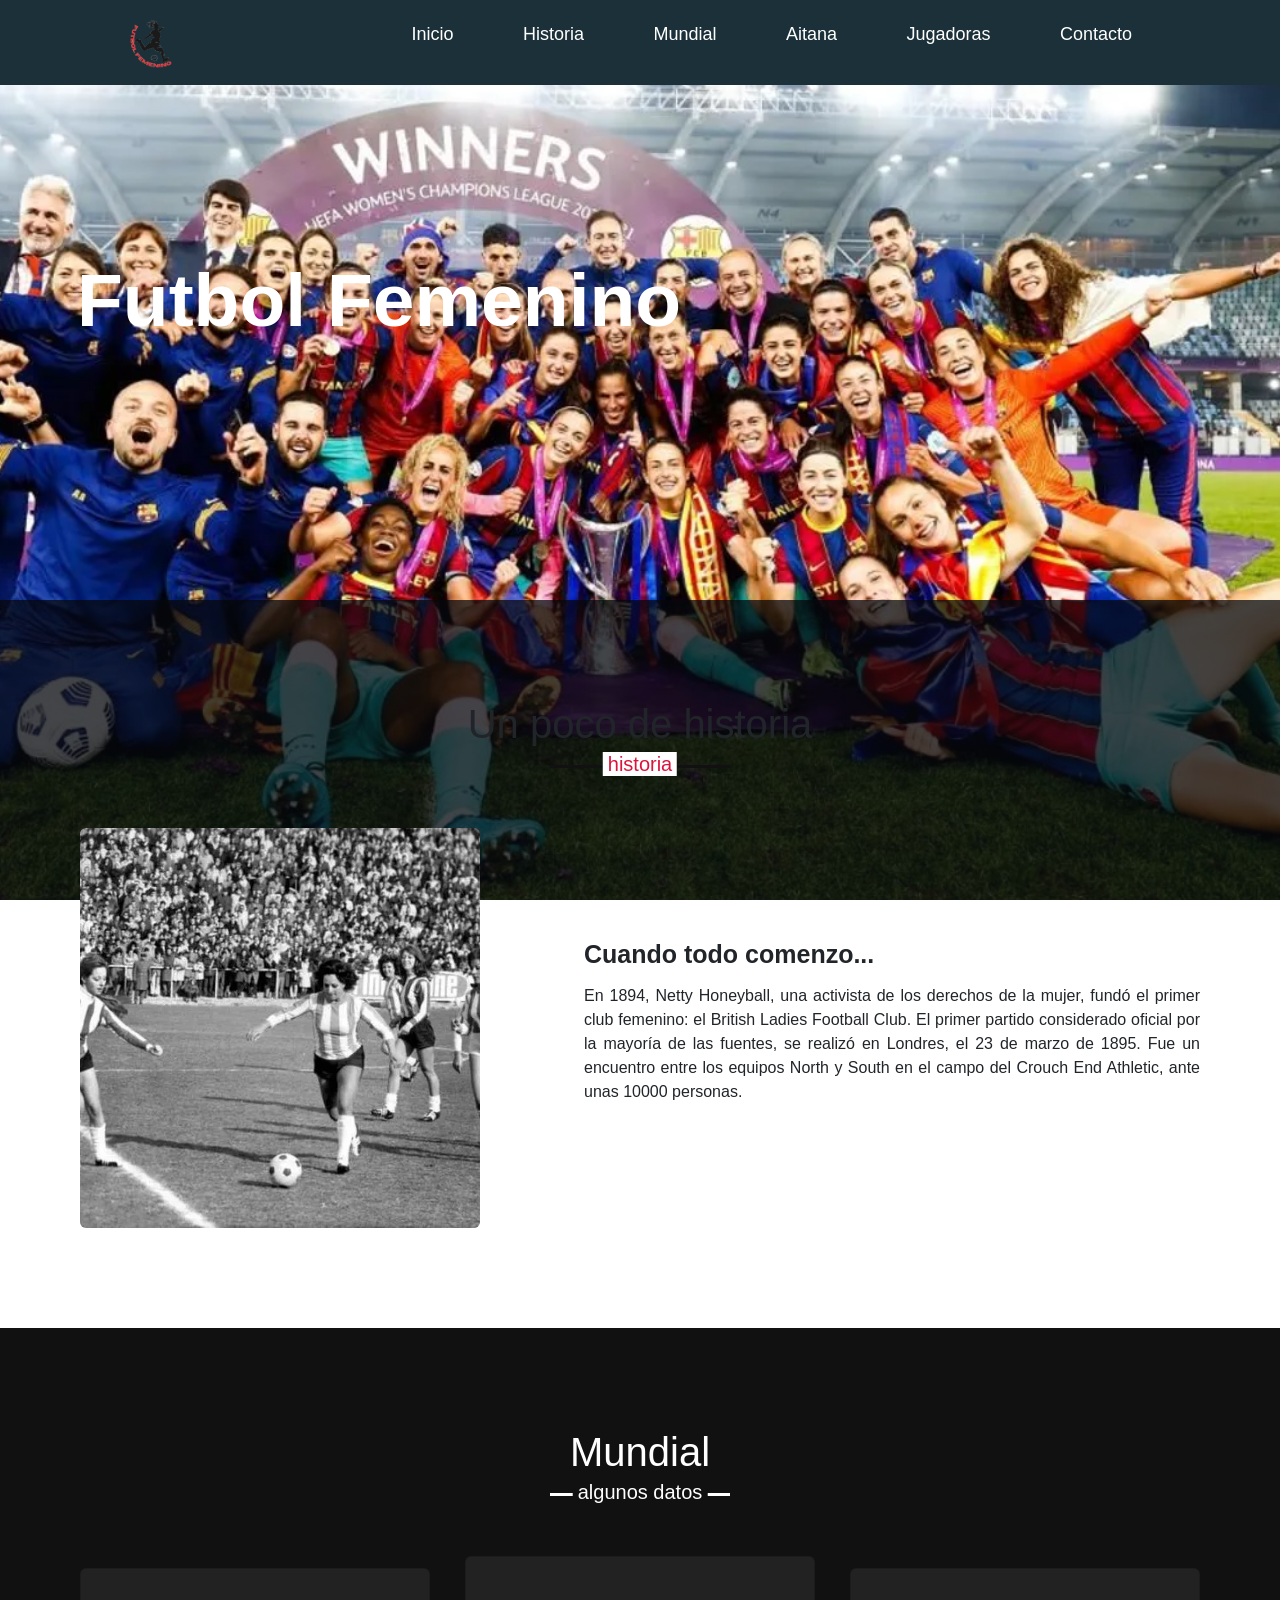
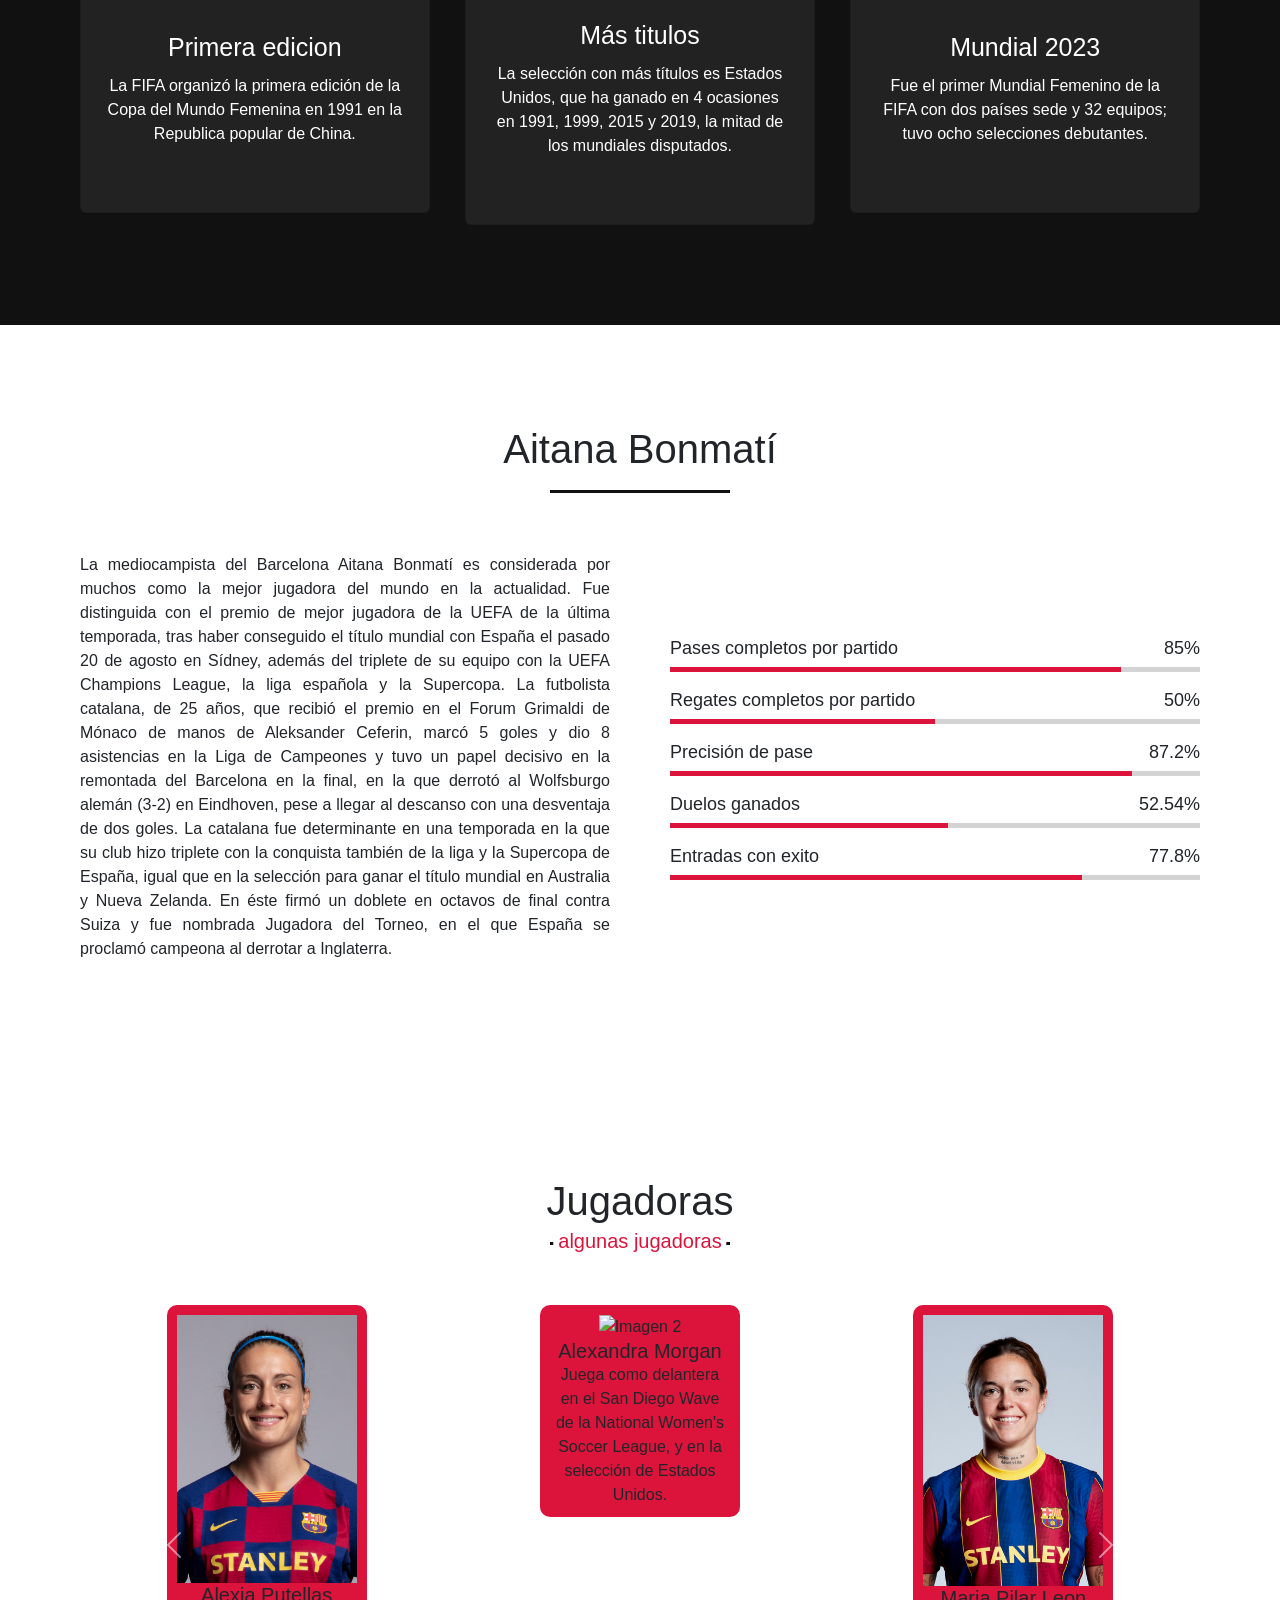
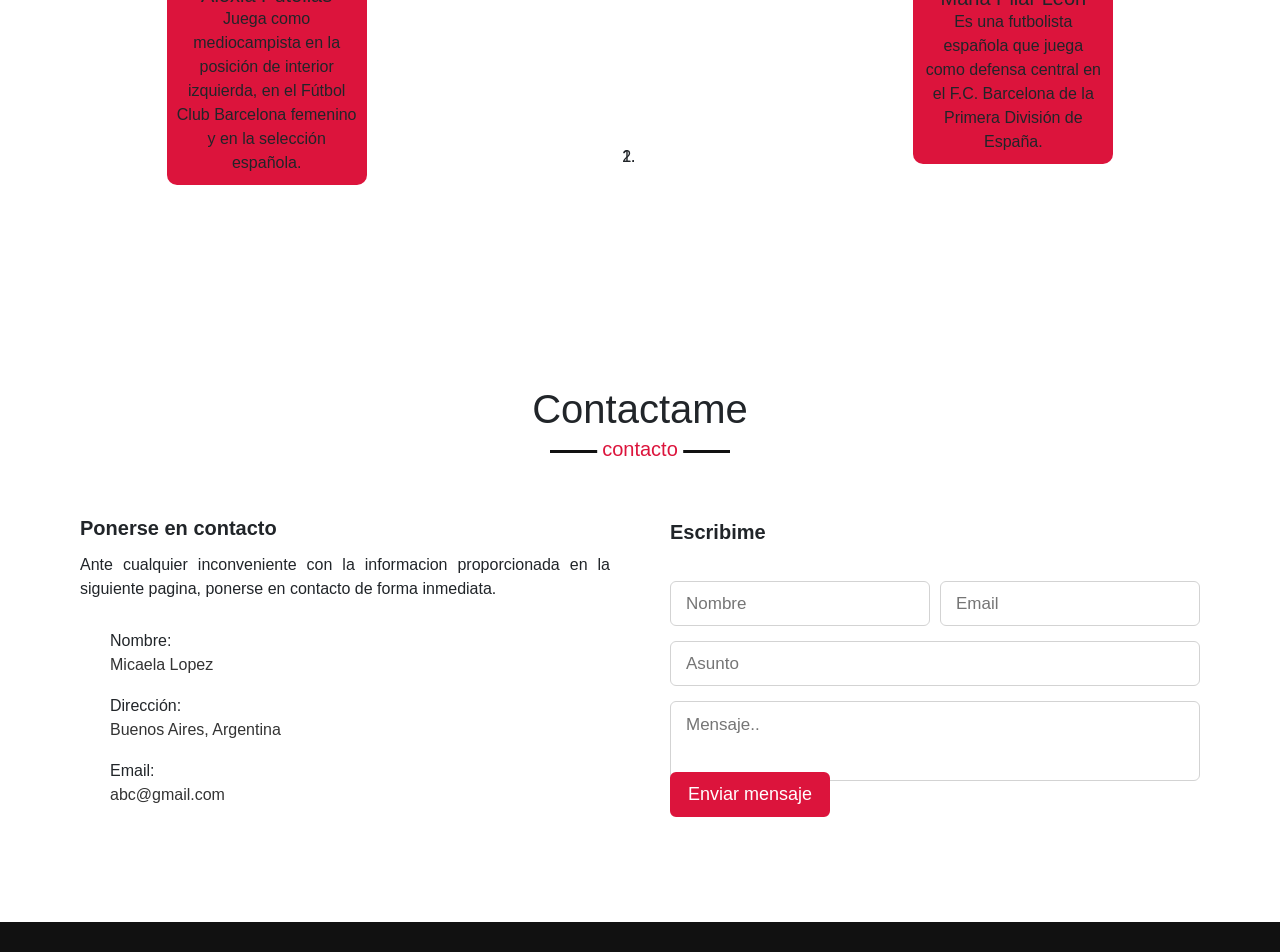
==== commit 92c67746: "add: script" ====
--- a/index.html
+++ b/index.html
@@ -285,25 +285,31 @@
                 </div>
                 <div class="column right">
                     <div class="text">Escribime</div>
-                    <form action="#">
+                    <form action="#" id="contactForm">
                         <div class="fields">
                             <div class="field name">
-                                <input type="text" placeholder="Nombre" required>
+                                <label for="nombre"></label>
+                                <input type="text" id="nombre" name="nombre" placeholder="Nombre" required>
                             </div>
                             <div class="field email">
-                                <input type="email" placeholder="Email" required>
+                                <label for="email"></label>
+                                <input type="email" id="email" name="email" placeholder="Email" required>
                             </div>
                         </div>
                         <div class="field">
-                            <input type="text" placeholder="Asunto" required>
+                            <label for="asunto"></label>
+                            <input type="text" id="asunto" name="asunto" placeholder="Asunto" required>
                         </div>
                         <div class="field textarea">
-                            <textarea cols="30" rows="10" placeholder="Mensaje.." required></textarea>
-                        </div>
-                        <div class="button-area">
-                            <button type="submit">Enviar mensaje</button>
+                            <label for="mensaje"></label>
+                            <textarea id="mensaje" name="mensaje" cols="30" rows="10" placeholder="Mensaje.." required></textarea>
+                        </div>
+                        <div class="input-area">
+                            <input type="submit" value="Enviar mensaje">
                         </div>
                     </form>
+                    <div id="respuesta"></div>
+                  </div>
                 </div>
             </div>
         </div>
@@ -328,6 +334,12 @@
   <script src="https://cdn.jsdelivr.net/npm/@popperjs/core@2.5.4/dist/umd/popper.min.js"></script>
   <script src="https://maxcdn.bootstrapcdn.com/bootstrap/4.5.2/js/bootstrap.min.js"></script>
 
+
+
+  <script src="script.js"></script>
+
+
+
 </body>
 
 </html>
--- a/style.css
+++ b/style.css
@@ -498,11 +498,11 @@
   padding-top: 10px;
   resize: none;
 }
-.contacto .right form .button-area{
+.contacto .right form .input-area{
   display: flex;
   align-items: center;
 }
-.right form .button-area button{
+.right form .input-area input{
   color: #fff;
   display: block;
   width: 160px!important;
@@ -517,7 +517,7 @@
   border: 2px solid crimson;
   transition: all 0.3s ease;
 }
-.right form .button-area button:hover{
+.right form .input-area input:hover{
   color: crimson;
   background: none;
 }
--- a/style.css
+++ b/style.css
@@ -498,11 +498,11 @@
   padding-top: 10px;
   resize: none;
 }
-.contacto .right form .button-area{
+.contacto .right form .input-area{
   display: flex;
   align-items: center;
 }
-.right form .button-area button{
+.right form .input-area input{
   color: #fff;
   display: block;
   width: 160px!important;
@@ -517,7 +517,7 @@
   border: 2px solid crimson;
   transition: all 0.3s ease;
 }
-.right form .button-area button:hover{
+.right form .input-area input:hover{
   color: crimson;
   background: none;
 }
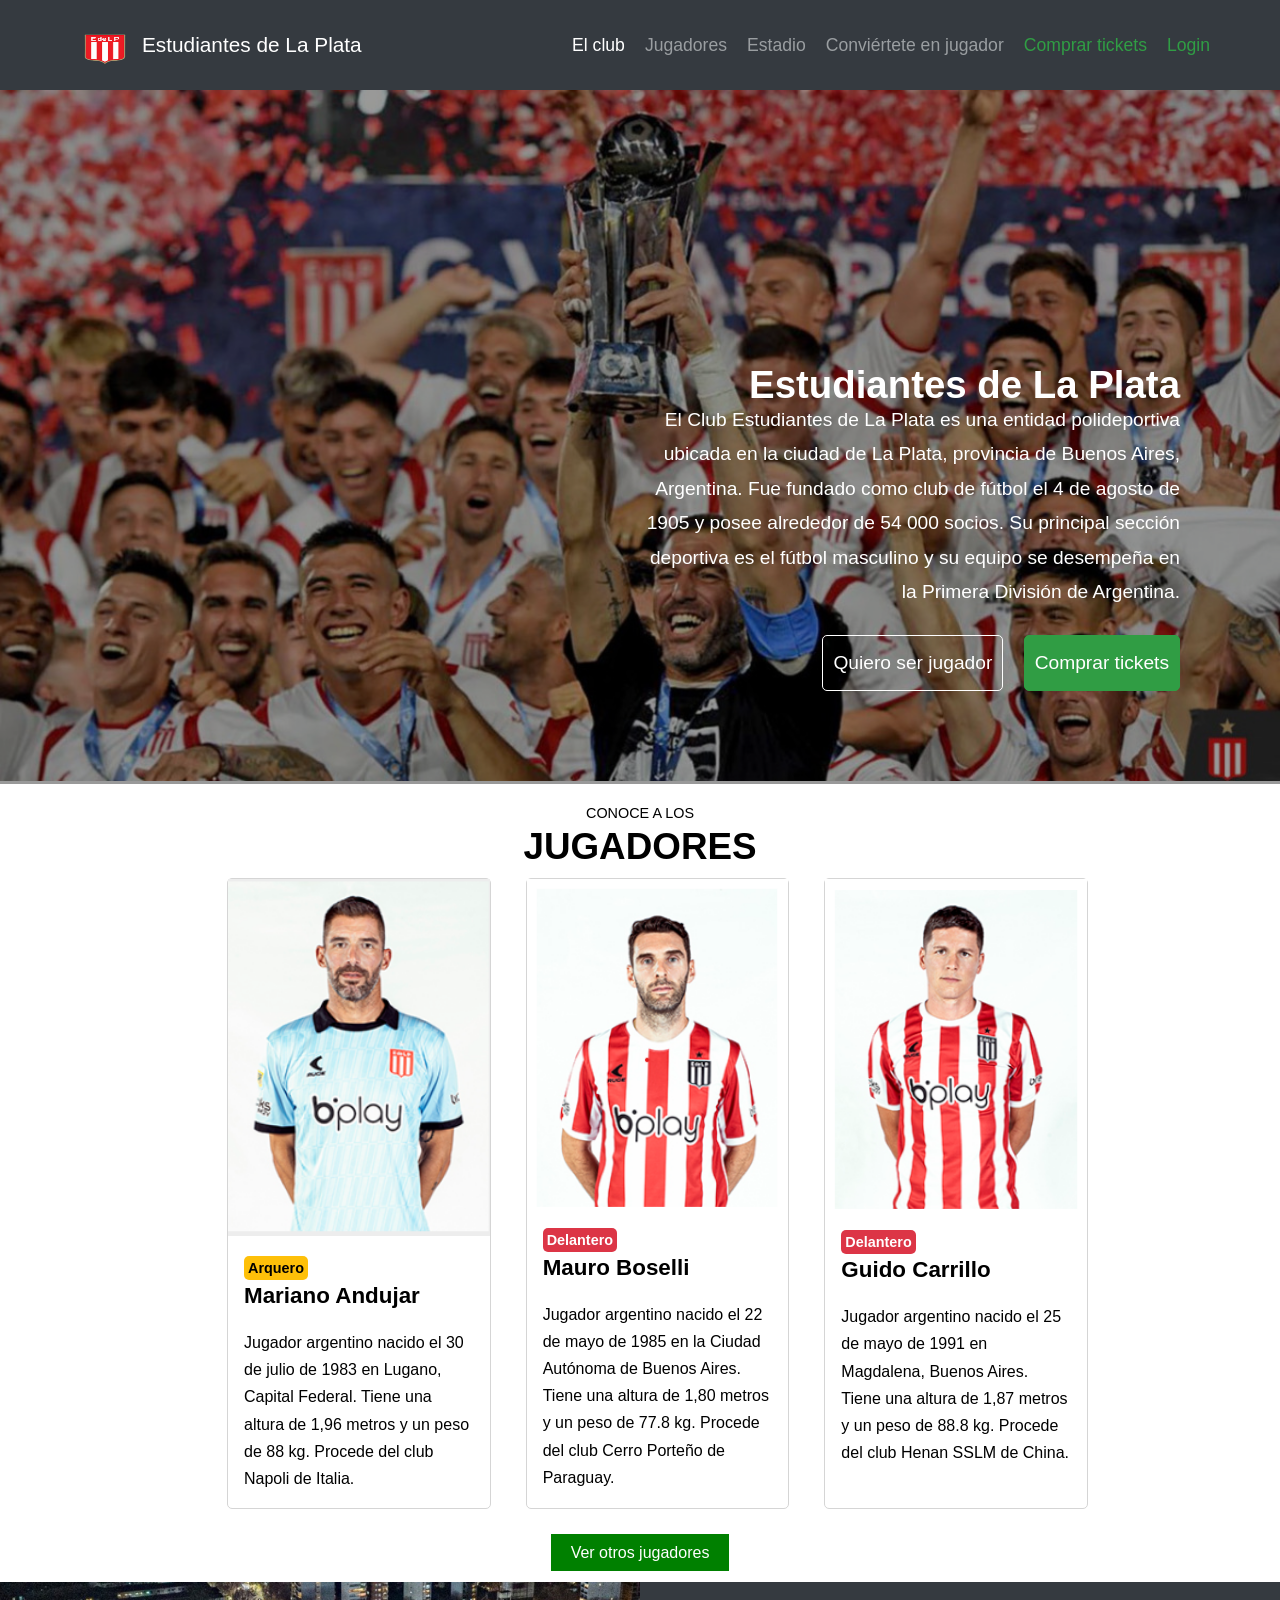
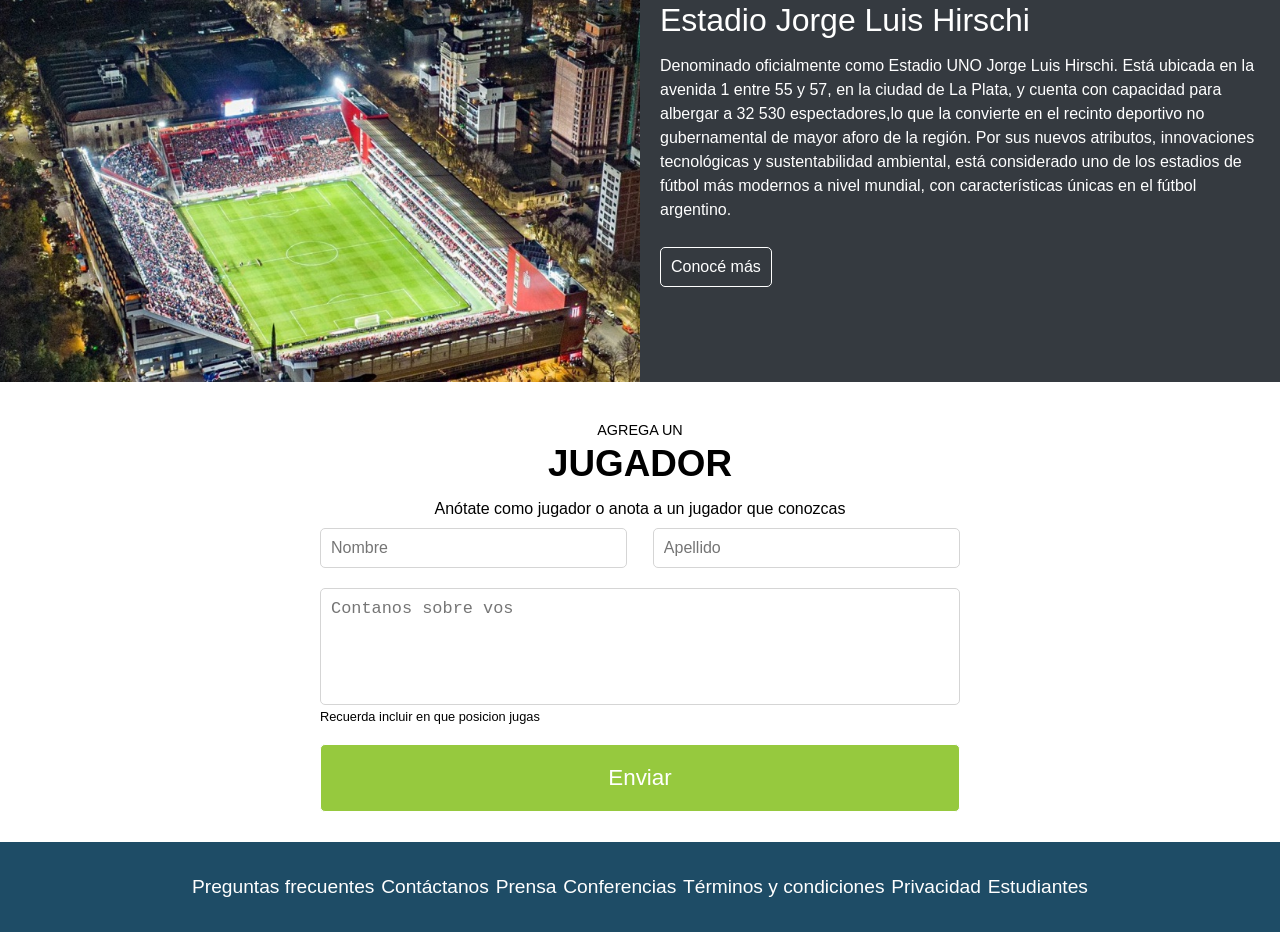
==== commit b157d48c: "Add files via upload" ====
--- a/index.html
+++ b/index.html
@@ -1,345 +1,137 @@
-<!DOCTYPE html>
-<html lang="en">
-
-<head>
-    <meta charset="UTF-8">
-    <meta name="viewport" content="width=device-width, initial-scale=1.0">
-    <!-- <link rel="stylesheet" href="style.css"> -->
-    <link href="https://cdn.jsdelivr.net/npm/bootstrap@5.3.2/dist/css/bootstrap.min.css" rel="stylesheet"
-        integrity="sha384-T3c6CoIi6uLrA9TneNEoa7RxnatzjcDSCmG1MXxSR1GAsXEV/Dwwykc2MPK8M2HN" crossorigin="anonymous">
-    <link rel="stylesheet" href="style.css">
-    <title>Futbol Femenino</title>
-    <link rel="shortcut icon" href="img/Logo.png">
-    <style>
-        /*Estilo de las tarjetas*/
-        .small-card {
-            width: 200px; 
-            margin: 0 auto; 
-            text-align: center; 
-            background-color: #f0f0f0; 
-            padding: 10px; 
-            border-radius: 10px; 
-            background: crimson;
-        }
-        /* Estilo para las imágenes en las tarjetas */
-        .card-img {
-            max-width: 100%; 
-            height: auto;
-        }
-    </style>
-
-    <script src="https://kit.fontawesome.com/fae5ac15d7.js" crossorigin="anonymous"></script>
-</head>
-
-<body>
-
-    <header class="contenedor">
-        <div class="navbar">
-            <div class="logo">
-                <img src="img/Logo.png" alt="">
-            </div>
-                <nav class="navbar__principal">
-                
-                    <ul class="menu">
-                        <li><a href="#inicio" class="menu-btn">Inicio</a></li>
-                        <li><a href="#historia" class="menu-btn">Historia</a></li>
-                        <li><a href="#mundial" class="menu-btn">Mundial</a></li>
-                        <li><a href="#aitana" class="menu-btn">Aitana</a></li>
-                        <li><a href="#jugadoras" class="menu-btn">Jugadoras</a></li>
-                        <li><a href="#contacto" class="menu-btn">Contacto</a></li>
-                   </ul>
-                   <div class="menu-btn">
-                    <i class="fas fa-bars"></i>
-                </div>
-            </nav> 
-        </div>
-
-         <!-- Seccion inicio-->
-    <section class="inicio" id="inicio">
-        <div class="max-width">
-            <div class="inicio-content">
-                <div class="text">Futbol Femenino</div>
-            </div>
-        </div>
-    </section>
-
-        <!--Seccion Historia-->
-        <section class="historia" id="historia">
-            <div class="max-width">
-                <h2 class="title">Un poco de historia</h2>
-                <div class="historia-content">
-                    <div class="column left">
-                        <img src="img/futfem_historia.jpg" alt="">
-                    </div>
-                    <div class="column right">
-                        <div class="text">Cuando todo comenzo...</div>
-                        <p>En 1894, Netty Honeyball, una activista de los derechos de la mujer, fundó el primer club femenino: el British Ladies Football Club. El primer partido considerado oficial por la mayoría de las fuentes, se realizó en Londres, el 23 de marzo de 1895. Fue un encuentro entre los equipos North y South en el campo del Crouch End Athletic, ante unas 10000 personas.</p>
-                    </div>
-                </div>
-            </div>
-        </section>
-
-        <!--Seccion mundial-->
-        <section class="mundial" id="mundial">
-            <div class="max-width">
-                <h2 class="title">Mundial</h2>
-                <div class="mundial-content">
-                    <div class="card">
-                        <div class="box">
-                            <div class="text">Primera edicion</div>
-                            <p>La FIFA organizó la primera edición de la Copa del Mundo Femenina en 1991 en la Republica popular de China. </p>
-                        </div>
-                    </div>
-                    <div class="card">
-                        <div class="box">
-                            <div class="text">Más titulos</div>
-                            <p>La selección con más títulos es Estados Unidos, que ha ganado en 4 ocasiones en 1991, 1999, 2015 y 2019, la mitad de los mundiales disputados.</p>
-                        </div>
-                    </div>
-                    <div class="card">
-                        <div class="box">
-                            <div class="text">Mundial 2023</div>
-                            <p>Fue el primer Mundial Femenino de la FIFA con dos países sede y 32 equipos; tuvo ocho selecciones debutantes.</p>
-                        </div>
-                    </div>
-                   </div>
-                </div>
-            </div>
-        </section>
-
-        <!--Seccion Aitana-->
-        <section class="aitana" id="aitana">
-            <div class="max-width">
-                <h2 class="title">Aitana Bonmatí</h2>
-                <div class="aitana-content">
-                    <div class="column left">
-                        <p>La mediocampista del Barcelona Aitana Bonmatí es considerada por muchos como la mejor jugadora del mundo en la actualidad. Fue distinguida con el premio de mejor jugadora de la UEFA de la última temporada, tras haber conseguido el título mundial con España el pasado 20 de agosto en Sídney, además del triplete de su equipo con la UEFA Champions League, la liga española y la Supercopa.
-                        La futbolista catalana, de 25 años, que recibió el premio en el Forum Grimaldi de Mónaco de manos de Aleksander Ceferin, marcó 5 goles y dio 8 asistencias en la Liga de Campeones y tuvo un papel decisivo en la remontada del Barcelona en la final, en la que derrotó al Wolfsburgo alemán (3-2) en Eindhoven, pese a llegar al descanso con una desventaja de dos goles.
-                        La catalana fue determinante en una temporada en la que su club hizo triplete con la conquista también de la liga y la Supercopa de España, igual que en la selección para ganar el título mundial en Australia y Nueva Zelanda. En éste firmó un doblete en octavos de final contra Suiza y fue nombrada Jugadora del Torneo, en el que España se proclamó campeona al derrotar a Inglaterra.
-                        </p>
-                    </div>
-                    <div class="column right">
-                        <div class="bars">
-                            <div class="info">
-                                <span>Pases completos por partido</span>
-                                <span>85%</span>
-                            </div>
-                            <div class="line pases_com"></div>
-                        </div>
-                        <div class="bars">
-                            <div class="info">
-                                <span>Regates completos por partido</span>
-                                <span>50%</span>
-                            </div>
-                            <div class="line regates"></div>
-                        </div>
-                        <div class="bars">
-                            <div class="info">
-                                <span>Precisión de pase</span>
-                                <span>87.2%</span>
-                            </div>
-                            <div class="line precision"></div>
-                        </div>
-                        <div class="bars">
-                            <div class="info">
-                                <span>Duelos ganados</span>
-                                <span>52.54%</span>
-                            </div>
-                            <div class="line duelos"></div>
-                        </div>
-                        <div class="bars">
-                            <div class="info">
-                                <span>Entradas con exito</span>
-                                <span>77.8%</span>
-                            </div>
-                            <div class="line entradas"></div>
-                        </div>
-                    </div>
-                </div>
-            </div>
-        </section>
-
-        <!--Seccion jugadoras-->
-        <section class="jugadoras" id="jugadoras">
-            <div class="max-width">
-                <h2 class="title">Jugadoras</h2>
-                <div class="container mt-5">
-                    <div id="myCarousel" class="carousel slide" data-ride="carousel">
-                        <!-- Indicadores -->
-                        <ol class="carousel-indicators">
-                            <li data-target="#myCarousel" data-slide-to="0" class="active"></li>
-                            <li data-target="#myCarousel" data-slide-to="1"></li>
-                        </ol>
-                        <!-- Contenido del carousel -->
-                        <div class="carousel-inner">
-                            <!-- Grupo 1 -->
-                            <div class="carousel-item active">
-                                <div class="row">
-                                    <!-- Tarjeta 1 -->
-                                    <div class="col-md-4">
-                                        <div class="small-card">
-                                            <img src="img/AlexiaPutellas.jpg" class="card-img" alt="Imagen 1">
-                                            <h5 class="card-title">Alexia Putellas</h5>
-                                            <p class="card-text">Juega como mediocampista en la posición de interior izquierda, en el Fútbol Club Barcelona femenino y en la selección española.</p>
-                                        </div>
-                                    </div>
-                                    
-                                    <!-- Tarjeta 2 -->
-                                    <div class="col-md-4">
-                                        <div class="small-card">
-                                            <img src="img/AlexMorgan.png" class="card-img" alt="Imagen 2">
-                                            <h5 class="card-title">Alexandra Morgan</h5>
-                                            <p class="card-text">Juega como delantera en el San Diego Wave de la National Women's Soccer League, y en la selección de Estados Unidos.</p>
-                                        </div>
-                                    </div>
-                                    
-                                    <!-- Tarjeta 3 -->
-                                    <div class="col-md-4">
-                                        <div class="small-card">
-                                            <img src="img/MapiLeon.jpg" class="card-img" alt="Imagen 3">
-                                            <h5 class="card-title">Maria Pilar Leon</h5>
-                                            <p class="card-text">Es una futbolista española que juega como defensa central en el F.C. Barcelona de la Primera División de España.</p>
-                                        </div>
-                                    </div>
-                                </div>
-                            </div>
-                
-                            <!-- Grupo 2 -->
-                            <div class="carousel-item">
-                                <div class="row">
-                                    <!-- Tarjeta 4 -->
-                                    <div class="col-md-4">
-                                        <div class="small-card">
-                                            <img src="img/AlessiaRusso.jpeg" class="card-img" alt="Imagen 4">
-                                            <h5 class="card-title">Alessia Russo</h5>
-                                            <p class="card-text">Juega como delantera en el Arsenal de la FA Women's Super League de Inglaterra y en la selección de Inglesa.</p>
-                                        </div>
-                                    </div>
-                
-                                    <!-- Tarjeta 5 -->
-                                    <div class="col-md-4">
-                                        <div class="small-card">
-                                            <img src="img/EstefaniaBanini.jpeg" class="card-img" alt="Imagen 5">
-                                            <h5 class="card-title">Estefania Banini</h5>
-                                            <p class="card-text">Es una futbolista argentina que juega de mediocampista en el Atlético de Madrid de la Primera División Femenina de España.</p>
-                                        </div>
-                                    </div>
-                
-                                    <!-- Tarjeta 6 -->
-                                    <div class="col-md-4">
-                                        <div class="small-card">
-                                            <img src="img/AlishaLehmann.jpg" class="card-img" alt="Imagen 6">
-                                            <h5 class="card-title">Alisha Lehmann</h5>
-                                            <p class="card-text">Juega de delantera y su equipo actual es el Aston Villa de la FA WSL. Tambien es internacional absoluta con la Selección de Suiza.</p>
-                                        </div>
-                                    </div>
-                                </div>
-                            </div>
-                        </div>
-                        
-                        <!-- Controles del carousel -->
-                        <a class="carousel-control-prev" href="#myCarousel" role="button" data-slide="prev">
-                            <span class="carousel-control-prev-icon" aria-hidden="true"></span>
-                            <span class="sr-only"></span>
-                        </a>
-                        <a class="carousel-control-next" href="#myCarousel" role="button" data-slide="next">
-                            <span class="carousel-control-next-icon" aria-hidden="true"></span>
-                            <span class="sr-only"></span>
-                        </a>
-                    </div>
-                </div>
-            </div>
-        </section>    
-
-     <!-- Seccion de contacto -->
-     <section class="contacto" id="contacto">
-        <div class="max-width">
-            <h2 class="title">Contactame</h2>
-            <div class="contacto-content">
-                <div class="column left">
-                    <div class="text">Ponerse en contacto</div>
-                    <p>Ante cualquier inconveniente con la informacion proporcionada en la siguiente pagina, ponerse en contacto de forma inmediata.</p>
-                    <div class="icons">
-                        <div class="row">
-                            <i class="fas fa-user"></i>
-                            <div class="info">
-                                <div class="head">Nombre:</div>
-                                <div class="sub-title">Micaela Lopez</div>
-                            </div>
-                        </div>
-                        <div class="row">
-                            <i class="fas fa-map-marker-alt"></i>
-                            <div class="info">
-                                <div class="head">Dirección:</div>
-                                <div class="sub-title">Buenos Aires, Argentina</div>
-                            </div>
-                        </div>
-                        <div class="row">
-                            <i class="fas fa-envelope"></i>
-                            <div class="info">
-                                <div class="head">Email:</div>
-                                <div class="sub-title">abc@gmail.com</div>
-                            </div>
-                        </div>
-                    </div>
-                </div>
-                <div class="column right">
-                    <div class="text">Escribime</div>
-                    <form action="#" id="contactForm">
-                        <div class="fields">
-                            <div class="field name">
-                                <label for="nombre"></label>
-                                <input type="text" id="nombre" name="nombre" placeholder="Nombre" required>
-                            </div>
-                            <div class="field email">
-                                <label for="email"></label>
-                                <input type="email" id="email" name="email" placeholder="Email" required>
-                            </div>
-                        </div>
-                        <div class="field">
-                            <label for="asunto"></label>
-                            <input type="text" id="asunto" name="asunto" placeholder="Asunto" required>
-                        </div>
-                        <div class="field textarea">
-                            <label for="mensaje"></label>
-                            <textarea id="mensaje" name="mensaje" cols="30" rows="10" placeholder="Mensaje.." required></textarea>
-                        </div>
-                        <div class="input-area">
-                            <input type="submit" value="Enviar mensaje">
-                        </div>
-                    </form>
-                    <div id="respuesta"></div>
-                  </div>
-                </div>
-            </div>
-        </div>
-    </section>
-
-    <!-- Seccion footer -->
-    <footer>
-        <div>
-            <a href="https://www.facebook.com" target="_blank">
-                <i class="fa-brands fa-facebook fa-xl"></i>
-            </a>
-            <a href="https://www.instagram.com/" target="_blank">
-                <i class="fa-brands fa-instagram fa-xl"></i>
-            </a>
-        </div>
-    </footer>
-        
-  </header>
-    
-  <script src="https://cdn.jsdelivr.net/npm/bootstrap@5.3.2/dist/js/bootstrap.bundle.min.js" integrity="sha384-C6RzsynM9kWDrMNeT87bh95OGNyZPhcTNXj1NW7RuBCsyN/o0jlpcV8Qyq46cDfL" crossorigin="anonymous"></script>
-  <script src="https://code.jquery.com/jquery-3.5.1.slim.min.js"></script>
-  <script src="https://cdn.jsdelivr.net/npm/@popperjs/core@2.5.4/dist/umd/popper.min.js"></script>
-  <script src="https://maxcdn.bootstrapcdn.com/bootstrap/4.5.2/js/bootstrap.min.js"></script>
-
-
-
-  <script src="script.js"></script>
-
-
-
-</body>
-
-</html>
+<!DOCTYPE html>
+<html lang="en">
+
+<head>
+    <meta charset="UTF-8">
+    <meta http-equiv="X-UA-Compatible" content="IE=edge">
+    <meta name="viewport" content="width=device-width, initial-scale=1.0">
+    <title>Estudiantes de la Plata</title>
+    <link rel="icon" type="image/x-icon" href="img/Escudo.png">
+    <link rel="stylesheet" href="styles.css">
+</head>
+
+<body>
+    <nav>
+        <div class="brandLogo">
+            <div class="logo"></div>
+            <a href="#" class="brand">Estudiantes de La Plata</a>
+        </div>
+        <ul class="navigation">
+            <li><a href="#elclub" class="active">El club</a></li>
+            <li><a href="#jugadores">Jugadores</a></li>
+            <li><a href="#estadio">Estadio</a></li>
+            <li><a href="#anotate">Conviértete en jugador</a></li>
+            <li><a href="#"><span class="ticket">Comprar tickets</span></a></li>
+            <li><a href="vistas/login.jsp"><span class="ticket">Login</span></a></li>
+        </ul>
+    </nav>
+    <header id="elclub">
+        <div class="slider">
+            <div class="sliderText">
+                <h2>Estudiantes de La Plata</h2>
+                <p>El Club Estudiantes de La Plata es una entidad polideportiva ubicada en la ciudad de La Plata,
+                    provincia de Buenos Aires, Argentina. Fue fundado como club de fútbol el 4 de agosto de 1905 y posee
+                    alrededor de 54 000 socios. Su principal sección deportiva es el fútbol masculino y su equipo se
+                    desempeña en la Primera División de Argentina.
+                </p>
+                <a href="#" class="btnWhite">Quiero ser jugador</a>
+                <a href="#" class="btnTicket">Comprar tickets</a>
+            </div>
+            <div class="overlay"></div>
+            <ul>
+                <li><img src="img/Campeones"></li>
+            </ul>
+        </div>
+    </header>
+    <section class="jugadores" id="jugadores">
+        <h3>CONOCE A LOS</h3>
+        <h2>JUGADORES</h2>
+        <div class="cardGroup">
+            <div class="card">
+                <div class="cardImage"><img src="img/Andujar.png"></div>
+                <div class="content">
+                    <div class="heading">
+                        <div class="arq">Arquero</div>
+                        <h4>Mariano Andujar</h4>
+                    </div>
+                    <div class="cardText">Jugador argentino nacido el 30 de julio de 1983 en Lugano, Capital Federal.
+                        Tiene una altura de 1,96 metros y un peso de 88 kg. Procede del club Napoli de Italia.
+                    </div>
+                </div>
+            </div>
+            <div class="card">
+                <div class="cardImage"><img src="img/Boselli.png"></div>
+                <div class="content">
+                    <div class="heading">
+                        <div class="del">Delantero</div>
+                        <h4>Mauro Boselli</h4>
+                    </div>
+                    <div class="cardText">Jugador argentino nacido el 22 de mayo de 1985 en la Ciudad Autónoma de Buenos
+                        Aires.
+                        Tiene una altura de 1,80 metros y un peso de 77.8 kg. Procede del club Cerro Porteño de
+                        Paraguay.
+                    </div>
+                </div>
+            </div>
+            <div class="card">
+                <div class="cardImage"><img src="img/Carrillo.png"></div>
+                <div class="content">
+                    <div class="heading">
+                        <div class="del">Delantero</div>
+                        <h4>Guido Carrillo</h4>
+                    </div>
+                    <div class="cardText">Jugador argentino nacido el 25 de mayo de 1991 en Magdalena, Buenos Aires.
+                        Tiene una altura de 1,87 metros y un peso de 88.8 kg. Procede del club Henan SSLM de China.
+                    </div>
+                </div>
+            </div>
+        </div>
+        <div>
+            <a href="vistas/verJugadores.jsp"
+                style="background-color: green; color: white; padding: 10px 20px; text-decoration: none; border: none; cursor: pointer; margin: 10px 0;">
+                Ver otros jugadores
+            </a>
+        </div>
+    </section>
+    <section class="estadio" id="estadio" style="margin-top: 20px;">
+        <img src="img/Estadio.jpg" class="estadioImage">
+        <div class="estadioText">
+            <h3>Estadio Jorge Luis Hirschi</h3>
+            <p>Denominado oficialmente como Estadio UNO Jorge Luis Hirschi. Está ubicada en la avenida 1 entre 55 y 57,
+                en la ciudad de La Plata, y cuenta con capacidad para albergar a 32 530 espectadores,lo que la convierte
+                en el recinto deportivo no gubernamental de mayor aforo de la región.
+                Por sus nuevos atributos, innovaciones tecnológicas y sustentabilidad ambiental, está considerado uno de
+                los estadios de fútbol más modernos a nivel mundial, con características únicas en el fútbol argentino.
+            </p>
+            <a href="#" class="btnWhite">Conocé más</a>
+        </div>
+
+    </section>
+    <section class="anotate" id="anotate">
+        <h3>AGREGA UN</h3>
+        <h2>JUGADOR</h2>
+        <p>Anótate como jugador o anota a un jugador que conozcas</p>
+        <form action="registroJugador" method="post">
+            <div class="inputGroup">
+                <input type="text" name="nombre" id="nombre" placeholder="Nombre">
+                <input type="text" name="apellido" id="apellido" placeholder="Apellido">
+            </div>
+            <textarea name="tema" id="tema" cols="30" rows="5" placeholder="Contanos sobre vos"></textarea>
+            <p class="info">Recuerda incluir en que posicion jugas</p>
+            <input type="submit" id="btnEnviar" value="Enviar">
+        </form>
+    </section>
+    <footer>
+        <ul class="footer">
+            <li><a href="#">Preguntas frecuentes</a></li>
+            <li><a href="#">Contáctanos</a></li>
+            <li><a href="#">Prensa</a></li>
+            <li><a href="#">Conferencias</a></li>
+            <li><a href="#">Términos y condiciones</a></li>
+            <li><a href="#">Privacidad</a></li>
+            <li><a href="#">Estudiantes</a></li>
+        </ul>
+    </footer>
+</body>
+
+</html>
--- a/styles.css
+++ b/styles.css
@@ -0,0 +1,397 @@
+@import url("https://fonts.googleapis.com/css2?family=Poppins:wght@100;200;300;400;500;600;700;800;900&display=swap");
+
+*,
+::before,
+::after {
+    margin: 0;
+    padding: 0;
+    box-sizing: border-box;
+}
+
+html {
+    font-family: 'Lucida Sans', 'Lucida Sans Regular', 'Lucida Grande', sans-serif;    
+}
+
+nav {
+    padding: 0px 70px 0px 70px;
+    width: 100vw;
+    display: flex;
+    justify-content: space-between;
+    align-items: center;
+    height: 10vh;
+    background-color: #353a40;    
+}
+
+.brandLogo {
+    display: flex;
+    justify-content: space-between;
+    align-items: center;
+    color: white;
+}
+
+.logo {
+    width: 70px;
+    height: 40px;
+    background: url(/img/Escudo.png);   
+    background-size: 70px 40px;
+}
+
+.brand {
+    color: #fff;
+    font-weight: 500;
+    font-size: 1.3em;
+    text-decoration: none;
+    margin-left: 2px;
+}
+
+.navigation {
+    display: flex;
+    justify-content: space-between;
+    align-items: center;
+    list-style: none;   
+}
+
+.navigation li {
+    list-style: none;
+    margin-left: 20px;
+}
+
+.navigation a{
+    color: #9a9ea1;
+    font-size: 1.1em;
+    font-weight: 500;
+    text-decoration: none;
+}
+
+.navigation a.active{
+    color: white;
+}
+
+.ticket {
+    color: #309d44;
+}
+
+.slider{
+    width: 100vw;
+    max-height: 800px;
+    overflow: hidden;
+    position: relative;
+}
+
+.slider ul{
+    display: flex;
+    width: 300%;  
+}
+
+.slider li{
+    width: 100vw;
+    height: 100%;
+    list-style: none;
+}
+
+.slider img{
+    width: 100vw;
+    height: 100%;
+    object-fit: cover !important;
+    /* animation: slide 10s infinite alternate linear; */
+}
+
+.sliderText {
+    color: white;
+    line-height: 1.8em;
+    font-size: 1.2em;
+    font-weight: 500;
+    text-align: end;
+    width: 50%;
+    padding-right: 100px;
+    position: absolute;
+    top: 40%;
+    left: 50%;
+    z-index: 2;
+}
+
+.sliderText h2 {    
+    font-size: 2em;  
+}
+
+.overlay {
+    background-color: black;
+    opacity: 0.4;
+    position: absolute;
+    top: 0%;
+    left: 0%;
+    width: 100vw;
+    height: 99.8%;
+    z-index: 1;
+}
+
+.btnWhite {
+    color: white;
+    text-decoration: none;
+    border: 1px solid #fff;
+    border-radius: 5px;
+    display: inline-block;
+    padding: 10px 10px;
+    margin: 25px 15px 0px 0px;
+}
+
+.btnTicket {
+    color: white;
+    background-color: #309d44;
+    text-decoration: none;
+    border: 1px solid #309d44;
+    border-radius: 5px;
+    display: inline-block;
+    padding: 10px 10px;
+    margin-top: 25px;
+}
+
+section.jugadores {
+    display: flex;
+    flex-direction: column;
+    justify-content: center;
+    align-items: center;
+    padding-top: 20px;
+}
+
+section.jugadores h3{
+    font-size: 0.9em;
+    font-weight: 300;
+}
+
+section.jugadores h2{
+    font-size: 2.3em;
+    font-weight: 600;
+    margin: 5px 0px 10px 0px;
+}
+
+.cardGroup {
+    width: 100vw;
+    display: flex;
+    justify-content: space-around;
+    padding: 0% 15% 0% 15%;
+}
+
+.card {
+    width: 35%;
+    border: 0.1px solid rgb(213 213 213);
+    border-radius: 5px;
+    margin-left: 35px;
+    margin-bottom: 35px;
+}
+
+.cardImage {
+    width: 100%;
+}
+
+.cardImage img {
+    width: 100%;
+    object-fit: contain;
+}
+
+.content {
+    padding: 16px;
+}
+
+.arq {
+    display: inline-block;
+    padding: 4px;
+    font-size: 0.9em;
+    font-weight: 600;
+    border-radius: 5px;
+    background-color: #fec009;
+}
+
+.def {
+    display: inline-block;
+    padding: 4px;
+    font-size: 0.9em;
+    font-weight: 600;
+    border-radius: 5px;
+    color: white;
+    background-color: #17a2b9;
+}
+
+.med {
+    display: inline-block;
+    padding: 4px;
+    font-size: 0.9em;
+    font-weight: 600;
+    border-radius: 5px;
+    color: white;
+    background-color: #6c747f;
+}
+
+.del {
+    display: inline-block;
+    padding: 4px;
+    font-size: 0.9em;
+    font-weight: 600;
+    border-radius: 5px;
+    color: white;
+    background-color: #dc3546;
+}
+
+.heading h4 {
+    margin: 3px 0px 20px 0px;
+    font-size: 1.4em;
+    font-weight: 600;
+}
+
+.cardText {
+    line-height: 1.7em;
+    font-size: 1em;
+    font-weight: 400;
+}
+
+section.estadio {
+    display: flex;
+    justify-content: space-evenly;
+    width: 100vw; 
+    height: 100%;
+}
+
+.estadioImage {
+    width: 50%;
+    min-height: 400px;
+    object-fit: cover;
+}
+
+.estadioText {  
+    background-color: #353a40;
+    width: 50%;
+    color: white;
+    padding: 20px;
+}
+
+.estadioText h3{  
+    font-size: 2em;
+    font-weight: 500;
+    margin-bottom: 15px;
+}
+
+.estadioText p{  
+    font-weight: 500;  
+    line-height: 1.5em;
+}
+
+section.anotate {
+    width: 100vw;
+    display: flex;
+    flex-direction: column;
+    justify-content: center;
+    align-items: center;
+    padding-top: 40px;
+}
+
+section.anotate h3 {   
+    font-size: 0.9em;
+    font-weight: 300;
+}
+
+section.anotate h2 {
+    font-size: 2.3em;
+    font-weight: 600;
+    margin: 5px 0px 15px 0px;
+}
+
+section.anotate p { 
+    margin-bottom: 10px;
+}
+
+form {
+    width: 50vw;
+}
+
+form .inputGroup {
+    display: flex;
+    align-items: center;
+    justify-content: space-between;
+}
+
+form input,
+ textarea { 
+    border: 0.1px solid rgb(213 213 213);
+    border-radius: 5px;
+    padding: 10px;
+    color: #111;
+    outline: none;
+    resize: none;
+}
+
+form input {
+    width: 48%;
+    margin-bottom: 20px;
+    font-size: 1em !important;
+    font-weight: 500;
+}
+
+form textarea {
+    width: 100%;
+    font-size: 1.3em !important;
+    font-weight: 500;
+
+}
+
+form p {
+    font-size: 0.8em;
+    margin-bottom: 20px !important;
+}
+
+form input[type="submit"] {
+    width: 100%;
+    font-size: 1.4em !important;
+    font-weight: 500;
+    padding: 20px;
+    color: #fff;
+    background: #96c93e;
+    border: 1px solid #fff;
+    display: inline-block;
+    text-decoration: none;
+    transition: 0.5s;
+    cursor: pointer;
+}
+
+
+footer {
+    width: 100vw;
+    height: 10vh;
+    background-color: #1e4c66;
+}
+
+.footer {
+    width: 70%;   
+    height: 100%; 
+    margin: 10px auto;
+    display: flex;
+    justify-content: space-between;
+    align-items: center;   
+    font-size: 1.2em;
+    font-weight: 400;
+}
+
+.footer li {
+    list-style: none !important;
+}
+
+.footer li a {
+    color: white !important;
+    text-decoration: none;  
+}
+
+@keyframes slide{
+    0%{margin-left: 0;}
+    30%{margin-left: 0;}
+    
+    35%{margin-left: -100%;}
+    65%{margin-left: -100%;}
+      
+    70%{margin-left: -200%;}
+    100%{margin-left: -200%;}
+}
+
+@media only screen and (min-width:320px) and (max-width:768px){
+  .slider, .slider ul, .slider img{
+      height: 100vh;
+  }
+}
